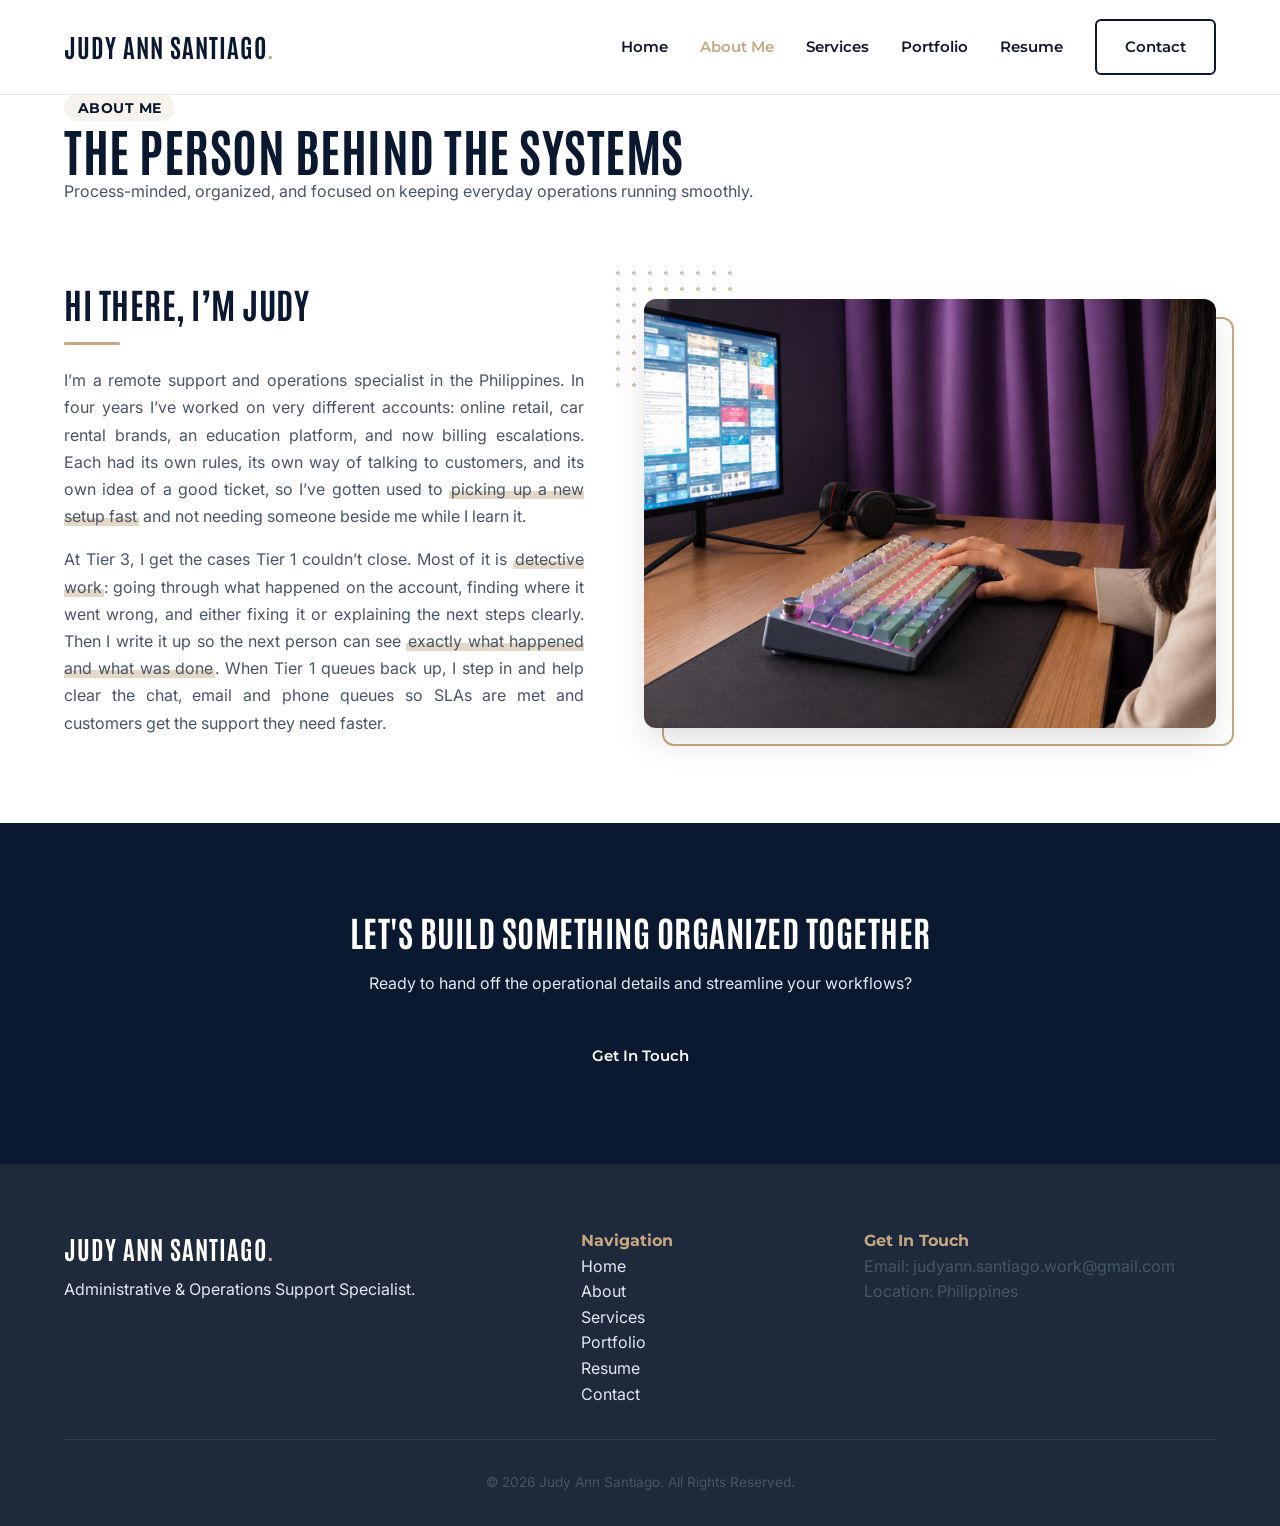
==== about.html @ 49c481ce "Update about.html" ====
<!DOCTYPE html>
<html lang="en">
<head>
    <meta charset="UTF-8">
    <meta name="viewport" content="width=device-width, initial-scale=1.0">
    <title>About Me | Judy Ann Santiago</title>
    <meta name="description" content="Learn more about Judy Ann Santiago, Operations Support Specialist & Administrative VA.">
    <script>document.documentElement.classList.add('js');</script>

    <!-- Google Fonts -->
    <link rel="preconnect" href="https://fonts.googleapis.com">
    <link rel="preconnect" href="https://fonts.gstatic.com" crossorigin>
    <link href="https://fonts.googleapis.com/css2?family=Inter:wght@300;400;500;600;700&family=Playfair+Display:wght@600;700&display=swap" rel="stylesheet">

    <!-- Stylesheets -->
    <link rel="stylesheet" href="css/main.css">
    <link rel="stylesheet" href="css/components.css">
    <link rel="stylesheet" href="css/responsive.css">

    <style>
        /* ===== About page design ===== */

        /* Gold reading-progress bar at the top of the screen */
        .ab-progress {
            position: fixed;
            top: 0;
            left: 0;
            height: 3px;
            width: 0;
            background: var(--accent-gold);
            z-index: 1100;
        }

        /* Main section */
        .ab-main { padding: 70px 0; }
        .ab-grid {
            display: grid;
            grid-template-columns: 1fr 1.1fr;
            gap: 60px;
            align-items: center;
        }

        .ab-text h2 {
            position: relative;
            margin-bottom: 22px;
            padding-bottom: 14px;
        }
        .ab-text h2::after {
            content: "";
            position: absolute;
            left: 0;
            bottom: 0;
            width: 56px;
            height: 3px;
            background: var(--accent-gold);
            border-radius: 3px;
        }
        .ab-text p {
            text-align: justify;
            text-justify: inter-word;
            line-height: 1.7;
            margin-bottom: 16px;
        }

        /* Highlighter marks that draw themselves in */
        .ab-mark {
            color: inherit;
            padding: 0 2px;
            background: linear-gradient(transparent 58%, rgba(197, 168, 128, 0.45) 58%) no-repeat 0 0 / 100% 100%;
            transition: background-size 0.9s ease 0.5s;
        }
        .js .ab-reveal:not(.is-visible) .ab-mark { background-size: 0% 100%; }

        /* Photo with gold frame and dot pattern */
        .ab-photo { position: relative; align-self: center; }
        .ab-photo::before {
            content: "";
            position: absolute;
            inset: 18px -18px -18px 18px;
            border: 2px solid var(--accent-gold);
            border-radius: 12px;
            z-index: 0;
            transition: transform 0.4s ease;
        }
        .ab-photo::after {
            content: "";
            position: absolute;
            top: -34px;
            left: -34px;
            width: 130px;
            height: 130px;
            background: radial-gradient(var(--accent-gold) 2px, transparent 2px) 0 0 / 16px 16px;
            opacity: 0.7;
            z-index: 0;
        }
        .ab-photo img {
            position: relative;
            z-index: 1;
            display: block;
            width: 100%;
            height: auto;
            border-radius: 12px;
            box-shadow: 0 15px 35px -5px rgba(0, 0, 0, 0.15);
            transition: transform 0.4s ease, box-shadow 0.4s ease;
        }
        .ab-photo:hover img {
            transform: translateY(-5px);
            box-shadow: 0 22px 45px -8px rgba(0, 0, 0, 0.2);
        }
        .ab-photo:hover::before { transform: translate(-6px, -6px); }

        /* Fade in on scroll (only when JavaScript is running) */
        .js .ab-reveal {
            opacity: 0;
            transform: translateY(22px);
            transition: opacity 0.7s ease, transform 0.7s ease;
            transition-delay: var(--d, 0s);
        }
        .js .ab-reveal.ab-from-right { transform: translateX(32px); }
        .js .ab-reveal.is-visible { opacity: 1; transform: none; }

        @media (prefers-reduced-motion: reduce) {
            .js .ab-reveal { opacity: 1; transform: none; transition: none; }
            .ab-mark { transition: none; }
            .ab-photo img, .ab-photo::before { transition: none; }
            .ab-photo:hover img, .ab-photo:hover::before { transform: none; }
        }

        @media screen and (max-width: 768px) {
            .ab-main { padding: 50px 0; }
            .ab-grid { grid-template-columns: 1fr; gap: 3rem; }
            .ab-text p { text-align: left; }
            .ab-photo::before { inset: 10px -8px -10px 8px; }
            .ab-photo::after { top: -20px; left: -12px; width: 90px; height: 90px; }
        }
    </style>
</head>
<body>

    <div class="ab-progress" id="abProgress"></div>

    <!-- Header / Navigation -->
    <header class="site-header">
        <div class="container nav-container">
            <a href="index.html" class="logo">
                JUDY ANN SANTIAGO<span>.</span>
            </a>
            <button class="nav-toggle" id="navToggle" aria-label="Toggle Navigation">
                <span class="hamburger"></span>
            </button>
            <nav class="nav-menu" id="navMenu">
                <ul>
                    <li><a href="index.html">Home</a></li>
                    <li><a href="about.html" class="active">About Me</a></li>
                    <li><a href="services.html">Services</a></li>
                    <li><a href="portfolio.html">Portfolio</a></li>
                    <li><a href="resume.html">Resume</a></li>
                    <li><a href="contact.html" class="btn btn-outline">Contact</a></li>
                </ul>
            </nav>
        </div>
    </header>

    <!-- Page Header / Hero -->
    <section class="page-header">
        <div class="container">
            <span class="badge">About Me</span>
            <h1>The Person Behind the Systems</h1>
            <p class="subtitle">Process-minded, organized, and focused on keeping everyday operations running smoothly.</p>
        </div>
    </section>

    <!-- About Main Content Section -->
    <section class="ab-main">
        <div class="container ab-grid">

            <div class="ab-text ab-reveal">
                <h2>Hi there, I’m Judy</h2>
                <p>
                    I’m a remote support and operations specialist in the Philippines. In four years I’ve worked on very different accounts: online retail, car rental brands, an education platform, and now billing escalations. Each had its own rules, its own way of talking to customers, and its own idea of a good ticket, so I’ve gotten used to <mark class="ab-mark">picking up a new setup fast</mark> and not needing someone beside me while I learn it.
                </p>
                <p>
                    At Tier 3, I get the cases Tier 1 couldn’t close. Most of it is <mark class="ab-mark">detective work</mark>: going through what happened on the account, finding where it went wrong, and either fixing it or explaining the next steps clearly. Then I write it up so the next person can see <mark class="ab-mark">exactly what happened and what was done</mark>. When Tier 1 queues back up, I step in and help clear the chat, email and phone queues so SLAs are met and customers get the support they need faster.
                </p>
            </div>

            <div class="ab-photo ab-reveal ab-from-right" style="--d: 0.15s;">
                <img src="./assets/images/hero-workspace.png" alt="Judy Ann Santiago Workspace">
            </div>

        </div>
    </section>

    <!-- Contact Banner CTA -->
    <section class="cta-banner">
        <div class="container text-center">
            <h2>Let's Build Something Organized Together</h2>
            <p>Ready to hand off the operational details and streamline your workflows?</p>
            <a href="contact.html" class="btn btn-primary btn-large">Get In Touch</a>
        </div>
    </section>

    <!-- Footer -->
    <footer class="site-footer">
        <div class="container footer-content">
            <div class="footer-brand">
                <a href="index.html" class="logo">JUDY ANN SANTIAGO<span>.</span></a>
                <p>Administrative & Operations Support Specialist.</p>
            </div>
            <div class="footer-links">
                <h4>Navigation</h4>
                <ul>
                    <li><a href="index.html">Home</a></li>
                    <li><a href="about.html">About</a></li>
                    <li><a href="services.html">Services</a></li>
                    <li><a href="portfolio.html">Portfolio</a></li>
                    <li><a href="resume.html">Resume</a></li>
                    <li><a href="contact.html">Contact</a></li>
                </ul>
            </div>
            <div class="footer-contact">
                <h4>Get In Touch</h4>
                <p>Email: judyann.santiago.work@gmail.com</p>
                <p>Location: Philippines</p>
            </div>
        </div>
        <div class="footer-bottom text-center">
            <p>&copy; 2026 Judy Ann Santiago. All Rights Reserved.</p>
        </div>
    </footer>

    <script>
        (function () {
            // Reading-progress bar
            var bar = document.getElementById('abProgress');
            function onScroll() {
                var h = document.documentElement;
                var max = h.scrollHeight - h.clientHeight;
                bar.style.width = (max > 0 ? (h.scrollTop / max) * 100 : 0) + '%';
            }
            window.addEventListener('scroll', onScroll, { passive: true });
            onScroll();

            // Fade elements in as they scroll into view
            var els = document.querySelectorAll('.ab-reveal');
            if (!('IntersectionObserver' in window)) {
                els.forEach(function (el) { el.classList.add('is-visible'); });
                return;
            }
            var io = new IntersectionObserver(function (entries) {
                entries.forEach(function (entry) {
                    if (entry.isIntersecting) {
                        entry.target.classList.add('is-visible');
                        io.unobserve(entry.target);
                    }
                });
            }, { threshold: 0.15 });
            els.forEach(function (el) { io.observe(el); });
        })();
    </script>
    <script src="js/main.js"></script>
</body>
</html>
---- css/main.css ----
/* ==========================================================================
   GOOGLE FONTS IMPORT
   ========================================================================== */
@import url('https://fonts.googleapis.com/css2?family=Antonio:wght@600;700&family=Montserrat:wght@500;600;700;800&family=Inter:wght@300;400;500;600&display=swap');

/* ==========================================================================
   CSS VARIABLES & GLOBAL RESETS
   ========================================================================== */
:root {
    /* Color Palette */
    --primary-navy: #0A192F;
    --navy-light: #1E293B;
    --accent-gold: #C5A880;
    --accent-gold-hover: #B3956B;
    --bg-white: #FFFFFF;
    --bg-surface: #F8FAFC;
    --border-color: #E2E8F0;
    
    /* Typography */
    --text-primary: #0F172A;
    --text-muted: #475569;
    --text-light: #F8FAFC;
    --font-heading: 'Antonio', sans-serif;
    --font-subheading: 'Montserrat', sans-serif;
    --font-body: 'Inter', -apple-system, BlinkMacSystemFont, sans-serif;

    /* Layout Spacing */
    --container-max: 1200px;
    --transition-fast: 0.25s ease;
}

*, *::before, *::after {
    margin: 0;
    padding: 0;
    box-sizing: border-box;
}

html, body {
    max-width: 100%;
    overflow-x: hidden;
}

body {
    font-family: var(--font-body);
    color: var(--text-primary);
    background-color: var(--bg-white);
    line-height: 1.6;
    -webkit-font-smoothing: antialiased;
}

.container {
    width: 90%;
    max-width: var(--container-max);
    margin: 0 auto;
}

/* Typography Helpers */
h1, h2, h3, h4 {
    color: var(--primary-navy);
    font-weight: 700;
}

h1 {
    font-family: var(--font-heading);
    font-size: 3.2rem;
    line-height: 1.15;
    text-transform: uppercase;
    letter-spacing: 0.5px;
}

h2 {
    font-family: var(--font-heading);
    font-size: 2.2rem;
    margin-bottom: 0.75rem;
    text-transform: uppercase;
    letter-spacing: 0.5px;
}

h3, h4 {
    font-family: var(--font-subheading);
}

p {
    color: var(--text-muted);
}

.text-center { text-align: center; }

/* Buttons */
.btn {
    display: inline-block;
    padding: 0.85rem 1.75rem;
    border-radius: 6px;
    font-family: var(--font-subheading);
    font-weight: 600;
    text-decoration: none;
    transition: all var(--transition-fast);
    cursor: pointer;
    font-size: 0.95rem;
}

.btn-primary {
    background-color: var(--primary-navy);
    color: var(--bg-white);
    border: 2px solid var(--primary-navy);
}

.btn-primary:hover {
    background-color: var(--navy-light);
    border-color: var(--navy-light);
}

.btn-secondary {
    background-color: var(--accent-gold);
    color: var(--primary-navy);
    border: 2px solid var(--accent-gold);
}

.btn-secondary:hover {
    background-color: var(--accent-gold-hover);
}

.btn-outline {
    border: 2px solid var(--primary-navy);
    color: var(--primary-navy);
}

.btn-outline:hover {
    background-color: var(--primary-navy);
    color: var(--bg-white);
}

/* Navigation */
.site-header {
    background: var(--bg-white);
    border-bottom: 1px solid var(--border-color);
    position: sticky;
    top: 0;
    z-index: 1000;
}

.nav-container {
    display: flex;
    justify-content: space-between;
    align-items: center;
    padding: 1.2rem 0;
}

.logo {
    font-family: var(--font-heading);
    font-size: 1.6rem;
    font-weight: 700;
    color: var(--primary-navy);
    text-decoration: none;
    letter-spacing: 1px;
}

.logo span { color: var(--accent-gold); }

.nav-menu ul {
    display: flex;
    list-style: none;
    gap: 2rem;
    align-items: center;
}

.nav-menu a {
    text-decoration: none;
    color: var(--text-primary);
    font-family: var(--font-subheading);
    font-weight: 600;
    font-size: 0.95rem;
    transition: color var(--transition-fast);
}

.nav-menu a:hover, .nav-menu a.active {
    color: var(--accent-gold);
}

.nav-toggle { display: none; background: none; border: none; cursor: pointer; }

/* Hero Section */
.hero {
    padding: 5rem 0;
    background-color: var(--bg-surface);
}

.hero-grid {
    display: grid;
    grid-template-columns: 1.2fr 0.8fr;
    gap: 3rem;
    align-items: center;
}

.badge {
    background-color: rgba(197, 168, 128, 0.15);
    color: var(--primary-navy);
    padding: 0.35rem 0.85rem;
    border-radius: 20px;
    font-family: var(--font-subheading);
    font-size: 0.85rem;
    font-weight: 700;
    text-transform: uppercase;
    letter-spacing: 0.5px;
}

.highlight { color: var(--accent-gold); }

.hero-subtitle {
    font-size: 1.15rem;
    margin: 1.5rem 0 2rem 0;
}

.hero-cta {
    display: flex;
    gap: 1rem;
    margin-bottom: 3rem;
}

.hero-stats {
    display: flex;
    gap: 3rem;
    border-top: 1px solid var(--border-color);
    padding-top: 1.5rem;
}

.stat-number {
    display: block;
    font-family: var(--font-heading);
    font-size: 2rem;
    font-weight: 700;
    color: var(--primary-navy);
}

.stat-label {
    font-family: var(--font-subheading);
    font-size: 0.85rem;
    color: var(--text-muted);
}

.image-frame img {
    width: 100%;
    border-radius: 12px;
    box-shadow: 0 20px 40px rgba(0,0,0,0.08);
}

/* Framework / Steps */
.framework-section { padding: 5rem 0; }

.framework-steps {
    display: grid;
    grid-template-columns: repeat(auto-fit, minmax(220px, 1fr));
    gap: 1.5rem;
    margin-top: 3rem;
}

.step-card {
    background: var(--bg-surface);
    padding: 2rem;
    border-radius: 8px;
    border: 1px solid var(--border-color);
    position: relative;
}

.step-num {
    font-family: var(--font-heading);
    font-size: 1.8rem;
    font-weight: 700;
    color: var(--accent-gold);
    margin-bottom: 0.5rem;
}

/* Services Overview */
.services-overview {
    padding: 5rem 0;
    background: var(--bg-white);
}

.section-header-flex {
    display: flex;
    justify-content: space-between;
    align-items: flex-end;
    margin-bottom: 3rem;
}

.services-grid, .industries-grid {
    display: grid;
    grid-template-columns: repeat(auto-fit, minmax(250px, 1fr));
    gap: 2rem;
}

.service-box, .industry-card {
    padding: 2rem;
    border: 1px solid var(--border-color);
    border-radius: 8px;
    transition: transform var(--transition-fast);
    background: var(--bg-white);
}

.service-box:hover, .industry-card:hover {
    transform: translateY(-5px);
    box-shadow: 0 10px 25px rgba(0,0,0,0.05);
}

/* Custom Icon Formatting */
.service-icon img, .industry-card img {
    width: 48px;
    height: 48px;
    object-fit: contain;
    margin-bottom: 1rem;
    display: block;
}

/* Featured Case Studies */
.featured-work {
    padding: 5rem 0;
    background: var(--bg-surface);
}

.case-study-list {
    display: grid;
    grid-template-columns: repeat(auto-fit, minmax(300px, 1fr));
    gap: 2rem;
    margin-top: 2.5rem;
}

.case-study-card {
    background: var(--bg-white);
    border: 1px solid var(--border-color);
    border-radius: 8px;
    padding: 2rem;
}

.case-tag {
    font-family: var(--font-subheading);
    font-size: 0.75rem;
    font-weight: 700;
    text-transform: uppercase;
    color: var(--accent-gold);
}

.case-metrics {
    margin: 1.5rem 0;
    padding: 1rem;
    background: var(--bg-surface);
    border-radius: 6px;
    font-size: 0.85rem;
}

/* ==========================================================================
   REMOTE WORK SETUP
   ========================================================================== */
.remote-setup {
    padding: 5rem 0;
    background: var(--bg-white);
}

.setup-grid {
    display: grid;
    grid-template-columns: repeat(auto-fit, minmax(200px, 1fr));
    gap: 1.25rem;
    margin-top: 3rem;
}

.setup-card {
    background: var(--bg-surface);
    border: 1px solid var(--border-color);
    border-radius: 12px;
    padding: 2rem 1.25rem;
    text-align: center;
    transition: border-color var(--transition-fast),
                box-shadow var(--transition-fast),
                transform var(--transition-fast),
                background var(--transition-fast);
}

.setup-card:hover {
    background: var(--bg-white);
    border-color: var(--accent-gold);
    box-shadow: 0 0 18px rgba(197, 168, 128, 0.35);
    transform: translateY(-3px);
}

.setup-icon {
    width: 48px;
    height: 48px;
    object-fit: contain;
    margin: 0 auto 1rem;
    display: block;
}

.setup-card h3 {
    font-size: 1.05rem;
    margin-bottom: 0.4rem;
}

.setup-card p {
    font-size: 0.9rem;
}

/* CTA Banner */
.cta-banner {
    background: var(--primary-navy);
    color: var(--bg-white);
    padding: 5rem 0;
}

.cta-banner h2 { color: var(--bg-white); }
.cta-banner p { color: var(--border-color); margin-bottom: 2rem; }

/* Footer */
.site-footer {
    background: var(--navy-light);
    color: var(--bg-white);
    padding: 4rem 0 2rem 0;
}

.footer-content {
    display: grid;
    grid-template-columns: 2fr 1fr 1.5fr;
    gap: 3rem;
    padding-bottom: 2rem;
    border-bottom: 1px solid rgba(255,255,255,0.1);
}

.footer-brand .logo {
    color: var(--bg-white) !important;
}

.footer-brand .logo span {
    color: var(--accent-gold) !important;
}

.footer-brand p {
    color: var(--border-color) !important;
    margin-top: 0.5rem;
}

.footer-links h4, .footer-contact h4 {
    font-family: var(--font-subheading);
    color: var(--accent-gold);
}

.footer-links ul { list-style: none; }
.footer-links a { color: var(--border-color); text-decoration: none; }
.footer-bottom { margin-top: 2rem; font-size: 0.85rem; color: #94A3B8; text-align: center; }


/* ==========================================================================
   RESPONSIVE MEDIA QUERIES (MOBILE & TABLET AUTO-ADJUST)
   ========================================================================== */
@media screen and (max-width: 768px) {
    .container {
        padding-left: 15px !important;
        padding-right: 15px !important;
    }

    h1 {
        font-size: 2.3rem !important;
    }

    h2 {
        font-size: 1.8rem !important;
    }

    .hero-grid {
        grid-template-columns: 1fr !important;
        gap: 2rem;
    }

    .hero-cta {
        flex-direction: column !important;
        width: 100%;
    }

    .hero-cta .btn {
        width: 100%;
        text-align: center;
    }

    .hero-stats {
        flex-direction: column !important;
        gap: 1.5rem !important;
    }

    .industries-grid,
    .services-grid,
    .framework-steps,
    .case-study-list {
        grid-template-columns: 1fr !important;
    }

    .footer-content {
        grid-template-columns: 1fr !important;
        gap: 2rem;
        text-align: center;
    }

    /* Mobile Navigation Menu Toggle Adjustments */
    .nav-menu {
        display: none; /* Handled by main.js toggle script */
    }
}
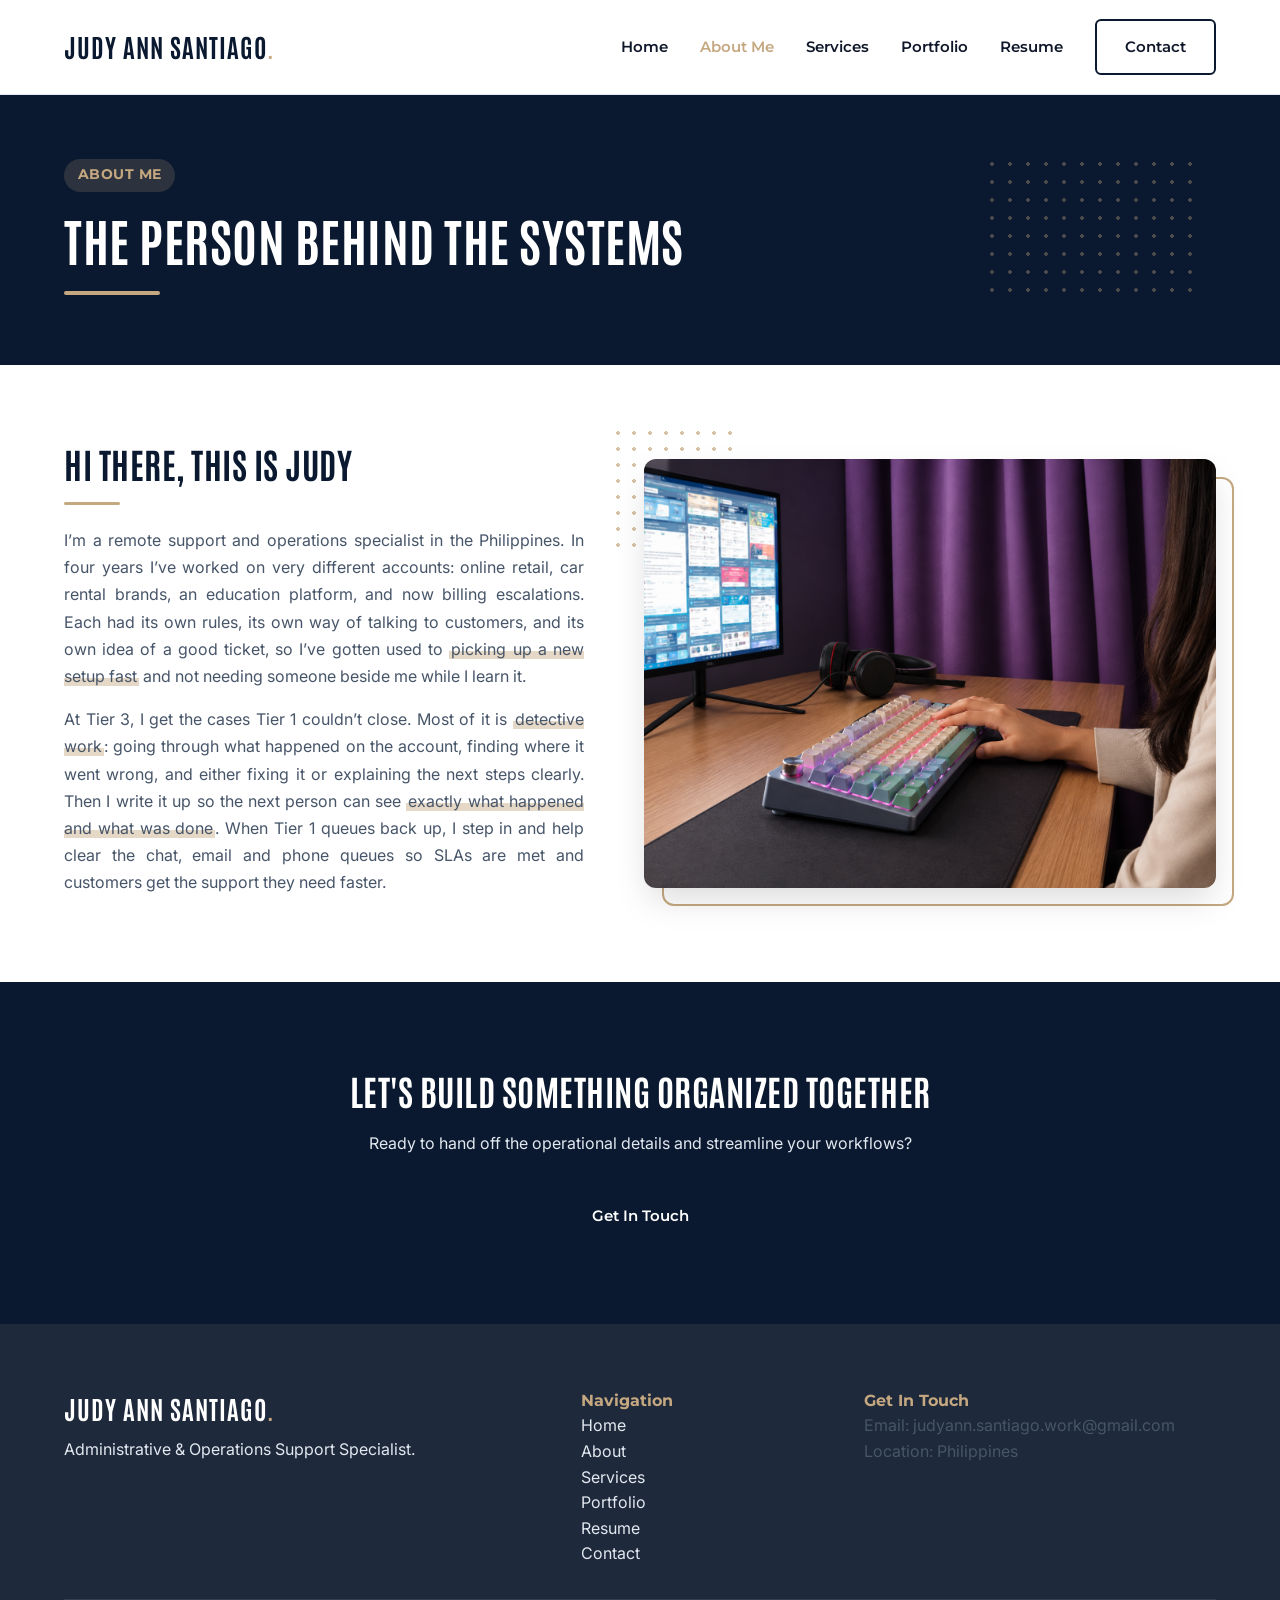
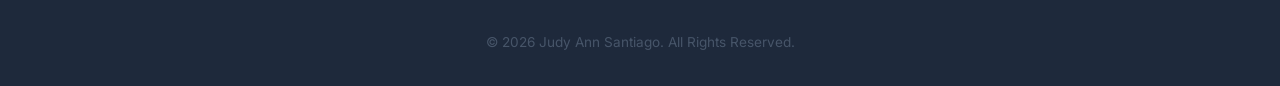
==== commit ea07aa0d: "Update about.html" ====
--- a/about.html
+++ b/about.html
@@ -29,6 +29,45 @@
             width: 0;
             background: var(--accent-gold);
             z-index: 1100;
+        }
+
+        /* Navy page header */
+        .ab-hero {
+            position: relative;
+            overflow: hidden;
+            background: var(--primary-navy);
+            padding: 64px 0 70px;
+        }
+        .ab-hero .container { position: relative; z-index: 1; }
+        .ab-hero h1 { color: var(--bg-white); }
+        .ab-hero .badge {
+            display: inline-block;
+            margin-bottom: 18px;
+            background: rgba(197, 168, 128, 0.18);
+            color: var(--accent-gold);
+        }
+        .ab-hero-line {
+            width: 0;
+            height: 4px;
+            margin-top: 22px;
+            background: var(--accent-gold);
+            border-radius: 4px;
+            animation: ab-draw 1s ease 0.4s forwards;
+        }
+        @keyframes ab-draw { to { width: 96px; } }
+
+        /* Faint gold dots on the right side of the header */
+        .ab-hero::after {
+            content: "";
+            position: absolute;
+            right: 6%;
+            top: 50%;
+            width: 220px;
+            height: 150px;
+            transform: translateY(-50%);
+            background: radial-gradient(var(--accent-gold) 2px, transparent 2px) 0 0 / 18px 18px;
+            opacity: 0.35;
+            pointer-events: none;
         }
 
         /* Main section */
@@ -120,6 +159,7 @@
         .js .ab-reveal.is-visible { opacity: 1; transform: none; }
 
         @media (prefers-reduced-motion: reduce) {
+            .ab-hero-line { animation: none; width: 96px; }
             .js .ab-reveal { opacity: 1; transform: none; transition: none; }
             .ab-mark { transition: none; }
             .ab-photo img, .ab-photo::before { transition: none; }
@@ -127,6 +167,8 @@
         }
 
         @media screen and (max-width: 768px) {
+            .ab-hero { padding: 48px 0 52px; }
+            .ab-hero::after { display: none; }
             .ab-main { padding: 50px 0; }
             .ab-grid { grid-template-columns: 1fr; gap: 3rem; }
             .ab-text p { text-align: left; }
@@ -162,11 +204,11 @@
     </header>
 
     <!-- Page Header / Hero -->
-    <section class="page-header">
+    <section class="page-header ab-hero">
         <div class="container">
             <span class="badge">About Me</span>
             <h1>The Person Behind the Systems</h1>
-            <p class="subtitle">Process-minded, organized, and focused on keeping everyday operations running smoothly.</p>
+            <div class="ab-hero-line"></div>
         </div>
     </section>
 
@@ -175,7 +217,7 @@
         <div class="container ab-grid">
 
             <div class="ab-text ab-reveal">
-                <h2>Hi there, I’m Judy</h2>
+                <h2>Hi there, this is Judy</h2>
                 <p>
                     I’m a remote support and operations specialist in the Philippines. In four years I’ve worked on very different accounts: online retail, car rental brands, an education platform, and now billing escalations. Each had its own rules, its own way of talking to customers, and its own idea of a good ticket, so I’ve gotten used to <mark class="ab-mark">picking up a new setup fast</mark> and not needing someone beside me while I learn it.
                 </p>
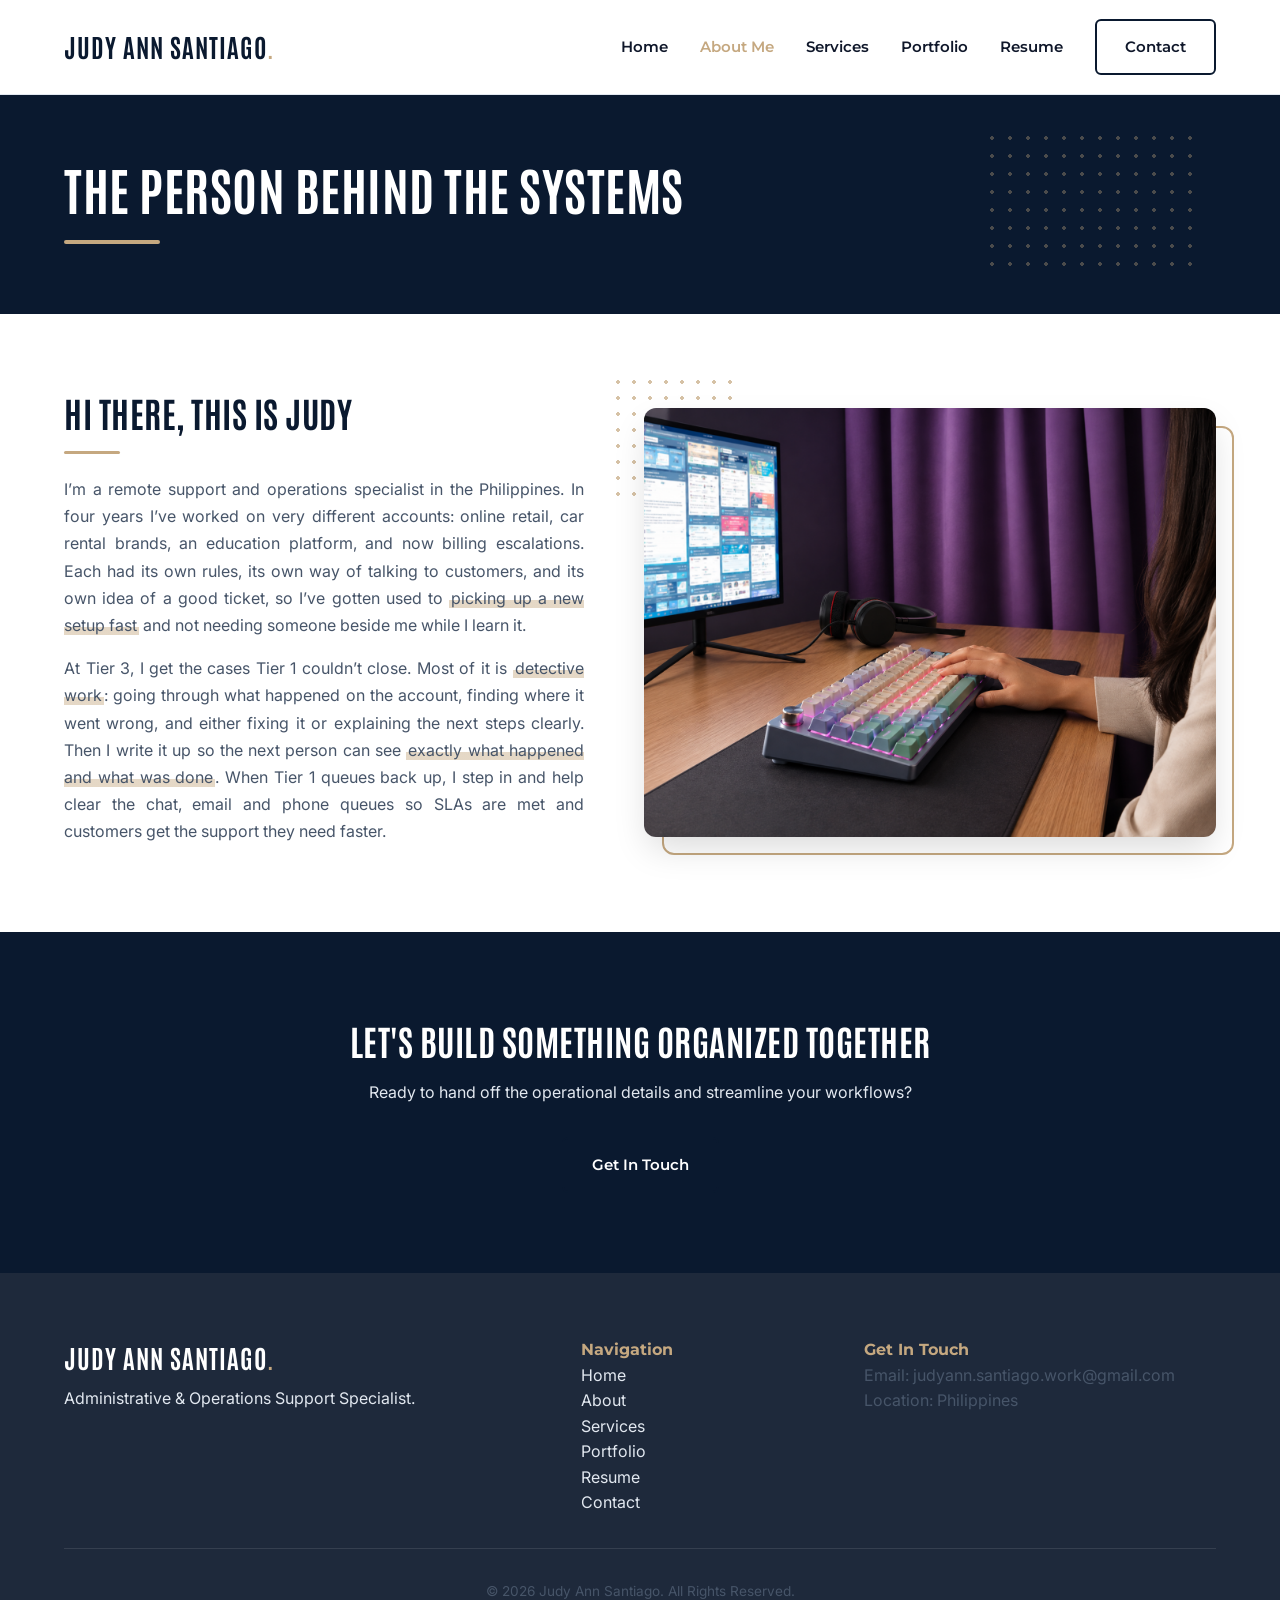
==== commit 5e4520e6: "Update about.html" ====
--- a/about.html
+++ b/about.html
@@ -40,12 +40,6 @@
         }
         .ab-hero .container { position: relative; z-index: 1; }
         .ab-hero h1 { color: var(--bg-white); }
-        .ab-hero .badge {
-            display: inline-block;
-            margin-bottom: 18px;
-            background: rgba(197, 168, 128, 0.18);
-            color: var(--accent-gold);
-        }
         .ab-hero-line {
             width: 0;
             height: 4px;
@@ -206,7 +200,6 @@
     <!-- Page Header / Hero -->
     <section class="page-header ab-hero">
         <div class="container">
-            <span class="badge">About Me</span>
             <h1>The Person Behind the Systems</h1>
             <div class="ab-hero-line"></div>
         </div>
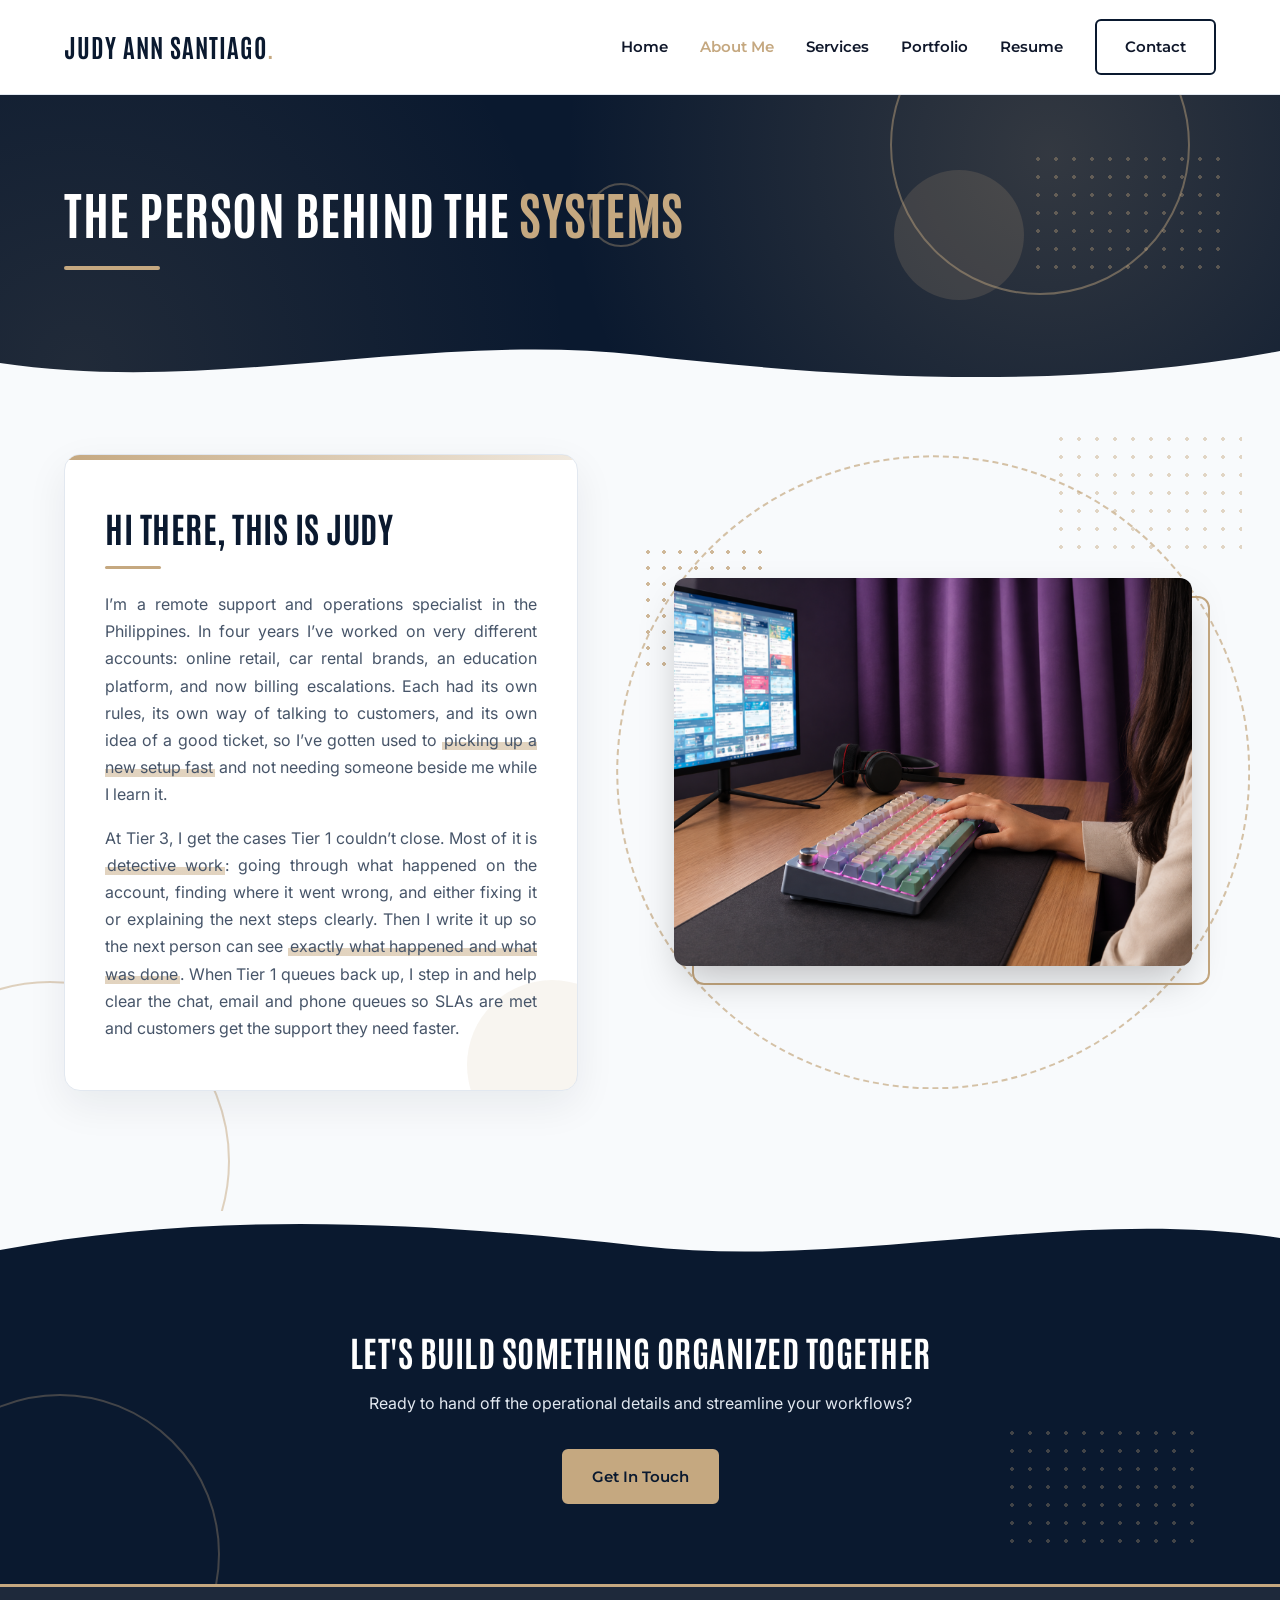
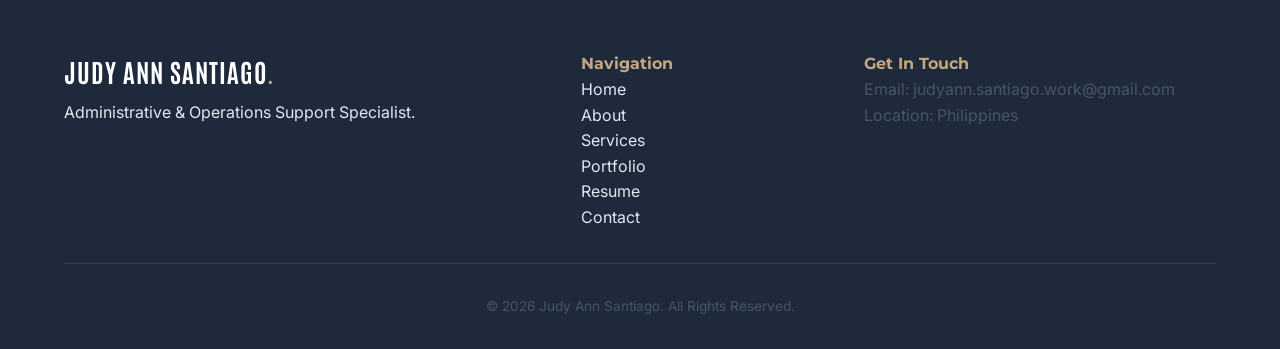
==== commit c5c617ff: "Update about.html" ====
--- a/about.html
+++ b/about.html
@@ -20,7 +20,7 @@
     <style>
         /* ===== About page design ===== */
 
-        /* Gold reading-progress bar at the top of the screen */
+        /* Gold reading-progress bar */
         .ab-progress {
             position: fixed;
             top: 0;
@@ -31,54 +31,171 @@
             z-index: 1100;
         }
 
-        /* Navy page header */
+        /* ---------- Hero (navy) ---------- */
         .ab-hero {
             position: relative;
             overflow: hidden;
             background: var(--primary-navy);
-            padding: 64px 0 70px;
-        }
-        .ab-hero .container { position: relative; z-index: 1; }
+            padding: 5.5rem 0 7.5rem;
+        }
+        .ab-hero::before {
+            content: "";
+            position: absolute;
+            inset: 0;
+            background:
+                radial-gradient(circle at 82% 20%, rgba(197, 168, 128, 0.22), transparent 45%),
+                radial-gradient(circle at 6% 92%, rgba(197, 168, 128, 0.12), transparent 40%);
+            pointer-events: none;
+        }
+        .ab-hero .container { position: relative; z-index: 2; }
         .ab-hero h1 { color: var(--bg-white); }
+        .ab-gold { color: var(--accent-gold); }
         .ab-hero-line {
             width: 0;
             height: 4px;
-            margin-top: 22px;
+            margin-top: 24px;
             background: var(--accent-gold);
             border-radius: 4px;
-            animation: ab-draw 1s ease 0.4s forwards;
+            animation: ab-draw 1s ease 0.5s forwards;
         }
         @keyframes ab-draw { to { width: 96px; } }
 
-        /* Faint gold dots on the right side of the header */
-        .ab-hero::after {
-            content: "";
-            position: absolute;
-            right: 6%;
-            top: 50%;
-            width: 220px;
-            height: 150px;
-            transform: translateY(-50%);
+        .ab-shape { position: absolute; pointer-events: none; z-index: 1; }
+        .ab-shape.s1 {
+            width: 300px;
+            height: 300px;
+            top: -100px;
+            right: 7%;
+            border-radius: 50%;
+            border: 2px solid rgba(197, 168, 128, 0.45);
+            animation: ab-float 9s ease-in-out infinite;
+        }
+        .ab-shape.s2 {
+            width: 130px;
+            height: 130px;
+            bottom: 90px;
+            right: 20%;
+            border-radius: 50%;
+            background: rgba(197, 168, 128, 0.16);
+            animation: ab-float 11s ease-in-out infinite reverse;
+        }
+        .ab-shape.s3 {
+            width: 200px;
+            height: 130px;
+            right: 4%;
+            bottom: 110px;
             background: radial-gradient(var(--accent-gold) 2px, transparent 2px) 0 0 / 18px 18px;
             opacity: 0.35;
-            pointer-events: none;
-        }
-
-        /* Main section */
-        .ab-main { padding: 70px 0; }
+        }
+        .ab-shape.s4 {
+            width: 64px;
+            height: 64px;
+            top: 30%;
+            left: 46%;
+            border-radius: 50%;
+            border: 2px solid rgba(197, 168, 128, 0.35);
+            animation: ab-float 7s ease-in-out infinite;
+        }
+        @keyframes ab-float {
+            0%, 100% { transform: translateY(0); }
+            50% { transform: translateY(16px); }
+        }
+
+        .ab-wave {
+            position: absolute;
+            left: 0;
+            right: 0;
+            bottom: -1px;
+            line-height: 0;
+            z-index: 1;
+        }
+        .ab-wave svg { display: block; width: 100%; height: 60px; }
+
+        .ab-in {
+            opacity: 0;
+            transform: translateY(20px);
+            animation: ab-up 0.8s ease forwards;
+            animation-delay: var(--d, 0s);
+        }
+        @keyframes ab-up { to { opacity: 1; transform: none; } }
+
+        /* ---------- Main ---------- */
+        .ab-main {
+            position: relative;
+            overflow: hidden;
+            padding: 4rem 0 7.5rem;
+            background: var(--bg-surface);
+        }
+        .ab-main::before {
+            content: "";
+            position: absolute;
+            left: -130px;
+            bottom: -130px;
+            width: 360px;
+            height: 360px;
+            border-radius: 50%;
+            border: 2px solid rgba(197, 168, 128, 0.5);
+            pointer-events: none;
+        }
+        .ab-main::after {
+            content: "";
+            position: absolute;
+            right: 3%;
+            top: 40px;
+            width: 190px;
+            height: 130px;
+            background: radial-gradient(var(--accent-gold) 2px, transparent 2px) 0 0 / 18px 18px;
+            opacity: 0.45;
+            pointer-events: none;
+        }
         .ab-grid {
+            position: relative;
+            z-index: 1;
             display: grid;
             grid-template-columns: 1fr 1.1fr;
-            gap: 60px;
+            gap: 4.5rem;
             align-items: center;
         }
 
-        .ab-text h2 {
+        /* Bio card */
+        .ab-card {
+            position: relative;
+            overflow: hidden;
+            padding: 2.75rem 2.5rem 2rem;
+            background: var(--bg-white);
+            border: 1px solid var(--border-color);
+            border-radius: 16px;
+            box-shadow: 0 14px 40px rgba(10, 25, 47, 0.07);
+            transition: box-shadow var(--transition-fast);
+        }
+        .ab-card:hover { box-shadow: 0 20px 50px rgba(10, 25, 47, 0.12); }
+        .ab-card::before {
+            content: "";
+            position: absolute;
+            top: 0;
+            left: 0;
+            width: 100%;
+            height: 5px;
+            background: linear-gradient(90deg, var(--accent-gold), rgba(197, 168, 128, 0.25));
+        }
+        .ab-card::after {
+            content: "";
+            position: absolute;
+            right: -60px;
+            bottom: -60px;
+            width: 170px;
+            height: 170px;
+            border-radius: 50%;
+            background: rgba(197, 168, 128, 0.12);
+            pointer-events: none;
+        }
+        .ab-card > * { position: relative; z-index: 1; }
+        .ab-card h2 {
             position: relative;
             margin-bottom: 22px;
             padding-bottom: 14px;
         }
-        .ab-text h2::after {
+        .ab-card h2::after {
             content: "";
             position: absolute;
             left: 0;
@@ -88,7 +205,7 @@
             background: var(--accent-gold);
             border-radius: 3px;
         }
-        .ab-text p {
+        .ab-card p {
             text-align: justify;
             text-justify: inter-word;
             line-height: 1.7;
@@ -99,23 +216,42 @@
         .ab-mark {
             color: inherit;
             padding: 0 2px;
-            background: linear-gradient(transparent 58%, rgba(197, 168, 128, 0.45) 58%) no-repeat 0 0 / 100% 100%;
-            transition: background-size 0.9s ease 0.5s;
+            background: linear-gradient(transparent 58%, rgba(197, 168, 128, 0.5) 58%) no-repeat 0 0 / 100% 100%;
+            transition: background-size 0.9s ease 0.6s;
         }
         .js .ab-reveal:not(.is-visible) .ab-mark { background-size: 0% 100%; }
 
-        /* Photo with gold frame and dot pattern */
-        .ab-photo { position: relative; align-self: center; }
-        .ab-photo::before {
+        /* Photo */
+        .ab-photo {
+            position: relative;
+            align-self: center;
+            padding: 1.5rem;
+        }
+        /* slowly turning dashed ring */
+        .ab-ring {
+            position: absolute;
+            top: 50%;
+            left: 50%;
+            width: 112%;
+            aspect-ratio: 1;
+            margin: 0;
+            border: 2px dashed rgba(197, 168, 128, 0.7);
+            border-radius: 50%;
+            transform: translate(-50%, -50%);
+            animation: ab-spin 50s linear infinite;
+            pointer-events: none;
+        }
+        @keyframes ab-spin { to { transform: translate(-50%, -50%) rotate(360deg); } }
+        .ab-photo-wrap { position: relative; z-index: 1; }
+        .ab-photo-wrap::before {
             content: "";
             position: absolute;
             inset: 18px -18px -18px 18px;
             border: 2px solid var(--accent-gold);
             border-radius: 12px;
-            z-index: 0;
             transition: transform 0.4s ease;
         }
-        .ab-photo::after {
+        .ab-photo-wrap::after {
             content: "";
             position: absolute;
             top: -34px;
@@ -123,24 +259,73 @@
             width: 130px;
             height: 130px;
             background: radial-gradient(var(--accent-gold) 2px, transparent 2px) 0 0 / 16px 16px;
-            opacity: 0.7;
-            z-index: 0;
-        }
+            opacity: 0.8;
+        }
+        .ab-photo-wrap:hover::before { transform: translate(-6px, -6px); }
         .ab-photo img {
+            --ty: 0px;
             position: relative;
             z-index: 1;
             display: block;
             width: 100%;
             height: auto;
             border-radius: 12px;
-            box-shadow: 0 15px 35px -5px rgba(0, 0, 0, 0.15);
-            transition: transform 0.4s ease, box-shadow 0.4s ease;
-        }
-        .ab-photo:hover img {
-            transform: translateY(-5px);
-            box-shadow: 0 22px 45px -8px rgba(0, 0, 0, 0.2);
-        }
-        .ab-photo:hover::before { transform: translate(-6px, -6px); }
+            box-shadow: 0 18px 40px -8px rgba(0, 0, 0, 0.25);
+            transform: perspective(900px) translateY(var(--ty)) rotateX(var(--rx, 0deg)) rotateY(var(--ry, 0deg));
+            transition: transform 0.2s ease-out, box-shadow 0.4s ease;
+        }
+        .ab-photo-wrap:hover img {
+            --ty: -5px;
+            box-shadow: 0 26px 50px -10px rgba(0, 0, 0, 0.3);
+        }
+
+        /* ---------- CTA banner ---------- */
+        .cta-banner { position: relative; overflow: hidden; padding-top: 7rem; }
+        .ab-wave-top {
+            position: absolute;
+            top: -1px;
+            left: 0;
+            right: 0;
+            line-height: 0;
+            transform: rotate(180deg);
+        }
+        .ab-wave-top svg { display: block; width: 100%; height: 60px; }
+        .cta-banner::before {
+            content: "";
+            position: absolute;
+            bottom: -130px;
+            left: -100px;
+            width: 320px;
+            height: 320px;
+            border-radius: 50%;
+            border: 2px solid rgba(197, 168, 128, 0.3);
+            pointer-events: none;
+        }
+        .cta-banner::after {
+            content: "";
+            position: absolute;
+            right: 6%;
+            bottom: 30px;
+            width: 200px;
+            height: 130px;
+            background: radial-gradient(var(--accent-gold) 2px, transparent 2px) 0 0 / 18px 18px;
+            opacity: 0.3;
+            pointer-events: none;
+        }
+        .cta-banner .container { position: relative; z-index: 1; }
+        .cta-banner .btn-primary {
+            background: var(--accent-gold);
+            border-color: var(--accent-gold);
+            color: var(--primary-navy);
+        }
+        .cta-banner .btn-primary:hover {
+            background: var(--accent-gold-hover);
+            border-color: var(--accent-gold-hover);
+            transform: translateY(-2px);
+            box-shadow: 0 10px 24px rgba(197, 168, 128, 0.3);
+        }
+
+        .site-footer { border-top: 3px solid var(--accent-gold); }
 
         /* Fade in on scroll (only when JavaScript is running) */
         .js .ab-reveal {
@@ -153,21 +338,32 @@
         .js .ab-reveal.is-visible { opacity: 1; transform: none; }
 
         @media (prefers-reduced-motion: reduce) {
+            .ab-shape, .ab-ring { animation: none !important; }
+            .ab-in { opacity: 1; transform: none; animation: none; }
             .ab-hero-line { animation: none; width: 96px; }
             .js .ab-reveal { opacity: 1; transform: none; transition: none; }
             .ab-mark { transition: none; }
-            .ab-photo img, .ab-photo::before { transition: none; }
-            .ab-photo:hover img, .ab-photo:hover::before { transform: none; }
+            .ab-photo img, .ab-photo-wrap::before { transition: none; }
+            .ab-photo-wrap:hover img { --ty: 0px; }
+            .ab-photo-wrap:hover::before { transform: none; }
         }
 
         @media screen and (max-width: 768px) {
-            .ab-hero { padding: 48px 0 52px; }
-            .ab-hero::after { display: none; }
-            .ab-main { padding: 50px 0; }
-            .ab-grid { grid-template-columns: 1fr; gap: 3rem; }
-            .ab-text p { text-align: left; }
-            .ab-photo::before { inset: 10px -8px -10px 8px; }
-            .ab-photo::after { top: -20px; left: -12px; width: 90px; height: 90px; }
+            .ab-hero { padding: 4rem 0 5.5rem; }
+            .ab-shape.s1 { width: 200px; height: 200px; right: -60px; top: -70px; }
+            .ab-shape.s2, .ab-shape.s3, .ab-shape.s4 { display: none; }
+            .ab-wave svg, .ab-wave-top svg { height: 36px; }
+            .ab-main { padding: 2.5rem 0 5rem; }
+            .ab-main::after { display: none; }
+            .ab-grid { grid-template-columns: 1fr; gap: 2.5rem; }
+            .ab-card { padding: 2rem 1.5rem 1.25rem; }
+            .ab-card p { text-align: left; }
+            .ab-photo { padding: 1rem; }
+            .ab-ring { width: 104%; }
+            .ab-photo-wrap::before { inset: 10px -8px -10px 8px; }
+            .ab-photo-wrap::after { top: -20px; left: -12px; width: 90px; height: 90px; }
+            .cta-banner { padding-top: 5rem; }
+            .cta-banner::after { display: none; }
         }
     </style>
 </head>
@@ -199,9 +395,20 @@
 
     <!-- Page Header / Hero -->
     <section class="page-header ab-hero">
+        <span class="ab-shape s1" aria-hidden="true"></span>
+        <span class="ab-shape s2" aria-hidden="true"></span>
+        <span class="ab-shape s3" aria-hidden="true"></span>
+        <span class="ab-shape s4" aria-hidden="true"></span>
+
         <div class="container">
-            <h1>The Person Behind the Systems</h1>
+            <h1 class="ab-in" style="--d: 0.1s;">The Person Behind the <span class="ab-gold">Systems</span></h1>
             <div class="ab-hero-line"></div>
+        </div>
+
+        <div class="ab-wave" aria-hidden="true">
+            <svg viewBox="0 0 1440 60" preserveAspectRatio="none" xmlns="http://www.w3.org/2000/svg">
+                <path d="M0,32 C240,64 480,0 720,24 C960,48 1200,60 1440,20 L1440,60 L0,60 Z" fill="#F8FAFC"/>
+            </svg>
         </div>
     </section>
 
@@ -209,7 +416,7 @@
     <section class="ab-main">
         <div class="container ab-grid">
 
-            <div class="ab-text ab-reveal">
+            <div class="ab-card ab-reveal">
                 <h2>Hi there, this is Judy</h2>
                 <p>
                     I’m a remote support and operations specialist in the Philippines. In four years I’ve worked on very different accounts: online retail, car rental brands, an education platform, and now billing escalations. Each had its own rules, its own way of talking to customers, and its own idea of a good ticket, so I’ve gotten used to <mark class="ab-mark">picking up a new setup fast</mark> and not needing someone beside me while I learn it.
@@ -220,7 +427,10 @@
             </div>
 
             <div class="ab-photo ab-reveal ab-from-right" style="--d: 0.15s;">
-                <img src="./assets/images/hero-workspace.png" alt="Judy Ann Santiago Workspace">
+                <span class="ab-ring" aria-hidden="true"></span>
+                <div class="ab-photo-wrap">
+                    <img src="./assets/images/hero-workspace.png" alt="Judy Ann Santiago Workspace">
+                </div>
             </div>
 
         </div>
@@ -228,6 +438,11 @@
 
     <!-- Contact Banner CTA -->
     <section class="cta-banner">
+        <div class="ab-wave-top" aria-hidden="true">
+            <svg viewBox="0 0 1440 60" preserveAspectRatio="none" xmlns="http://www.w3.org/2000/svg">
+                <path d="M0,32 C240,64 480,0 720,24 C960,48 1200,60 1440,20 L1440,60 L0,60 Z" fill="#F8FAFC"/>
+            </svg>
+        </div>
         <div class="container text-center">
             <h2>Let's Build Something Organized Together</h2>
             <p>Ready to hand off the operational details and streamline your workflows?</p>
@@ -266,6 +481,8 @@
 
     <script>
         (function () {
+            var reduce = window.matchMedia && window.matchMedia('(prefers-reduced-motion: reduce)').matches;
+
             // Reading-progress bar
             var bar = document.getElementById('abProgress');
             function onScroll() {
@@ -280,17 +497,35 @@
             var els = document.querySelectorAll('.ab-reveal');
             if (!('IntersectionObserver' in window)) {
                 els.forEach(function (el) { el.classList.add('is-visible'); });
-                return;
+            } else {
+                var io = new IntersectionObserver(function (entries) {
+                    entries.forEach(function (entry) {
+                        if (entry.isIntersecting) {
+                            entry.target.classList.add('is-visible');
+                            io.unobserve(entry.target);
+                        }
+                    });
+                }, { threshold: 0.15 });
+                els.forEach(function (el) { io.observe(el); });
             }
-            var io = new IntersectionObserver(function (entries) {
-                entries.forEach(function (entry) {
-                    if (entry.isIntersecting) {
-                        entry.target.classList.add('is-visible');
-                        io.unobserve(entry.target);
-                    }
+
+            // Photo tilts toward the mouse (mouse only)
+            var canHover = window.matchMedia && window.matchMedia('(hover: hover) and (pointer: fine)').matches;
+            var wrap = document.querySelector('.ab-photo-wrap');
+            if (wrap && canHover && !reduce) {
+                var img = wrap.querySelector('img');
+                wrap.addEventListener('mousemove', function (e) {
+                    var r = wrap.getBoundingClientRect();
+                    var x = (e.clientX - r.left) / r.width - 0.5;
+                    var y = (e.clientY - r.top) / r.height - 0.5;
+                    img.style.setProperty('--ry', (x * 8) + 'deg');
+                    img.style.setProperty('--rx', (-y * 6) + 'deg');
                 });
-            }, { threshold: 0.15 });
-            els.forEach(function (el) { io.observe(el); });
+                wrap.addEventListener('mouseleave', function () {
+                    img.style.removeProperty('--rx');
+                    img.style.removeProperty('--ry');
+                });
+            }
         })();
     </script>
     <script src="js/main.js"></script>
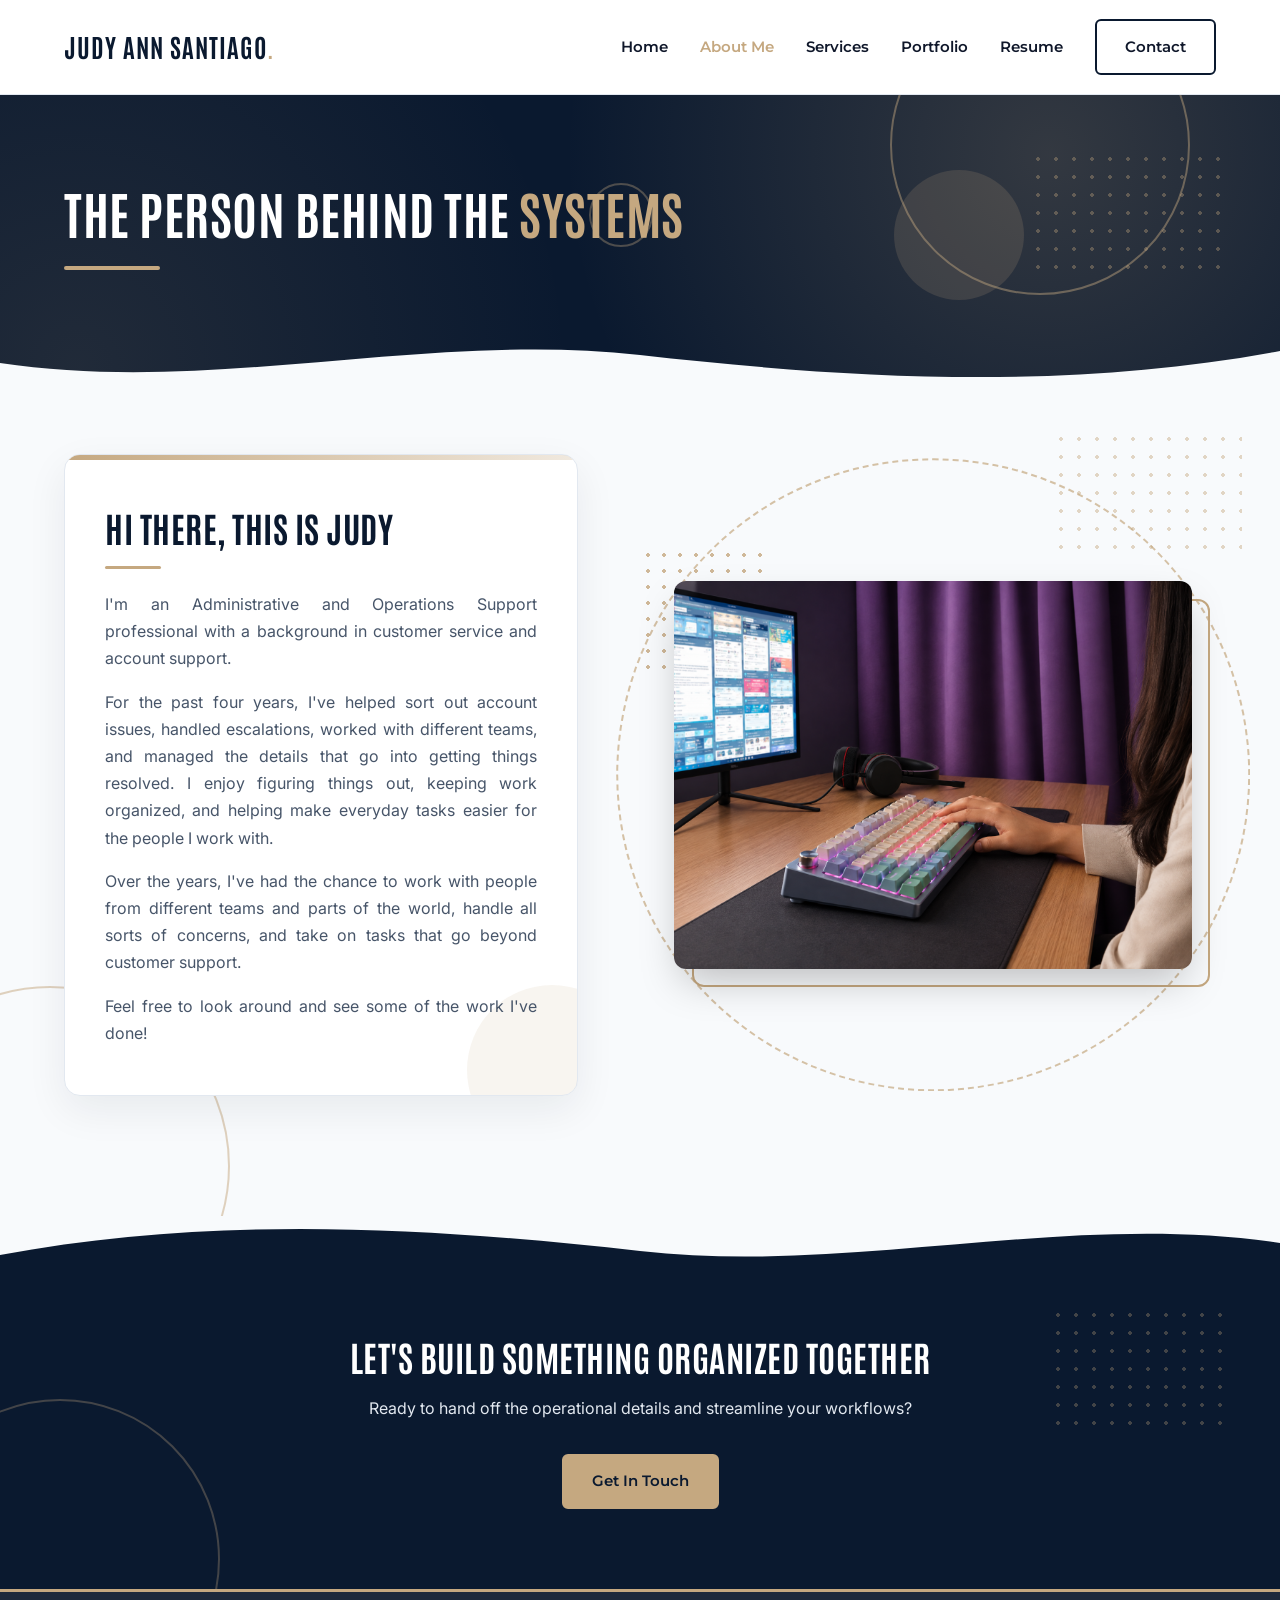
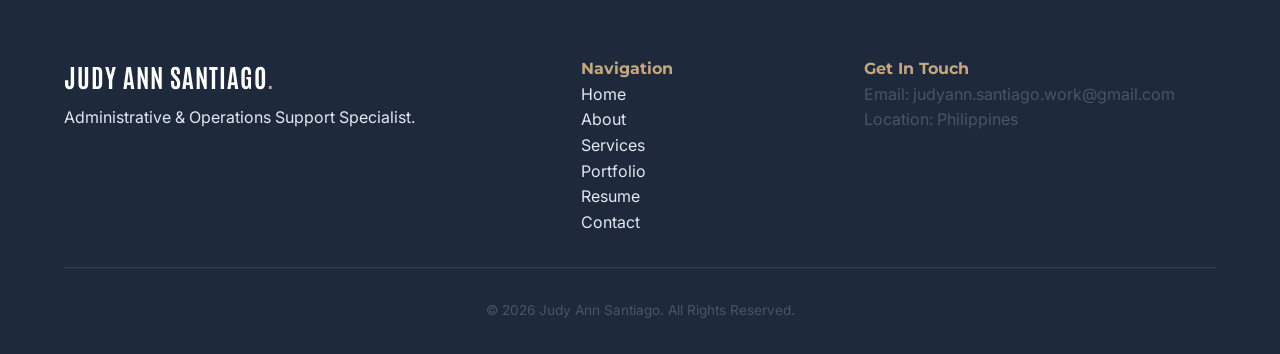
==== commit 9f3e0e4d: "Update about.html" ====
--- a/about.html
+++ b/about.html
@@ -304,10 +304,10 @@
         .cta-banner::after {
             content: "";
             position: absolute;
-            right: 6%;
-            bottom: 30px;
-            width: 200px;
-            height: 130px;
+            top: 90px;
+            right: 4%;
+            width: 180px;
+            height: 120px;
             background: radial-gradient(var(--accent-gold) 2px, transparent 2px) 0 0 / 18px 18px;
             opacity: 0.3;
             pointer-events: none;
@@ -419,10 +419,16 @@
             <div class="ab-card ab-reveal">
                 <h2>Hi there, this is Judy</h2>
                 <p>
-                    I’m a remote support and operations specialist in the Philippines. In four years I’ve worked on very different accounts: online retail, car rental brands, an education platform, and now billing escalations. Each had its own rules, its own way of talking to customers, and its own idea of a good ticket, so I’ve gotten used to <mark class="ab-mark">picking up a new setup fast</mark> and not needing someone beside me while I learn it.
+                    I'm an Administrative and Operations Support professional with a background in customer service and account support.
                 </p>
                 <p>
-                    At Tier 3, I get the cases Tier 1 couldn’t close. Most of it is <mark class="ab-mark">detective work</mark>: going through what happened on the account, finding where it went wrong, and either fixing it or explaining the next steps clearly. Then I write it up so the next person can see <mark class="ab-mark">exactly what happened and what was done</mark>. When Tier 1 queues back up, I step in and help clear the chat, email and phone queues so SLAs are met and customers get the support they need faster.
+                    For the past four years, I've helped sort out account issues, handled escalations, worked with different teams, and managed the details that go into getting things resolved. I enjoy figuring things out, keeping work organized, and helping make everyday tasks easier for the people I work with.
+                </p>
+                <p>
+                    Over the years, I've had the chance to work with people from different teams and parts of the world, handle all sorts of concerns, and take on tasks that go beyond customer support.
+                </p>
+                <p>
+                    Feel free to look around and see some of the work I've done!
                 </p>
             </div>
 
--- a/css/main.css
+++ b/css/main.css
@@ -447,6 +447,76 @@
 
 
 /* ==========================================================================
+   HOME PAGE HERO: HELPING-HAND SCENE (stick figures)
+   ========================================================================== */
+.hm-scene {
+    max-width: 760px;
+    margin: 0 auto 1rem;
+    border: 1px solid rgba(255, 255, 255, 0.14);
+    border-radius: 12px;
+    background: rgba(255, 255, 255, 0.04);
+    overflow: hidden;
+}
+.hm-scene svg { display: block; width: 100%; height: auto; }
+.hm-scene text { font-family: Inter, sans-serif; font-weight: 600; }
+.hm-scene .ln { fill: none; stroke-width: 4; stroke-linecap: round; stroke-linejoin: round; }
+.hm-scene .you { stroke: #C5A880; }
+.hm-scene .client { stroke: #F8FAFC; }
+.hm-scene .f-gold { fill: #C5A880; }
+.hm-scene .pv { transform-box: fill-box; transform-origin: 50% 0; }
+
+/* Girl runs over */
+#hmGirlMove { transform: translateX(0); transition: transform 2.6s linear; }
+#hmScene.moved #hmGirlMove { transform: translateX(480px); }
+#hmScene.go .legA, #hmScene.go .armB { animation: hm-sw 0.3s ease-in-out infinite alternate; }
+#hmScene.go .legB, #hmScene.go .armA { animation: hm-sw 0.3s ease-in-out infinite alternate-reverse; }
+#hmScene.go .bob { animation: hm-bob 0.15s ease-in-out infinite alternate; }
+@keyframes hm-sw  { from { transform: rotate(-38deg); } to { transform: rotate(38deg); } }
+@keyframes hm-bob { from { transform: translateY(0); } to { transform: translateY(-4px); } }
+.gArm { transition: transform 0.4s ease; }
+#hmScene.at .gArm { transform: rotate(-95deg); }
+#hmScene.at .gArm.armB { transform: rotate(-88deg); }
+
+/* Client under pressure */
+.clArm { transition: transform 0.6s ease; }
+.clArm.a1 { transform: rotate(100deg); }
+.clArm.a2 { transform: rotate(92deg); }
+#hmScene.take .clArm { transform: rotate(8deg); }
+.sweat { fill: #9ad1ff; animation: hm-drip 1.2s linear infinite; }
+@keyframes hm-drip { from { transform: translateY(0); opacity: 1; } to { transform: translateY(14px); opacity: 0; } }
+.fly { transform-box: fill-box; transform-origin: 50% 50%; animation: hm-fly 1.6s ease-in-out infinite alternate; transition: opacity 0.4s ease; }
+@keyframes hm-fly { from { transform: translateY(-5px) rotate(-8deg); } to { transform: translateY(6px) rotate(10deg); } }
+#hmScene.take .fly, #hmScene.take .sweat { opacity: 0; }
+
+/* The workload */
+.stackMove { transition: transform 0.9s cubic-bezier(.5, 0, .2, 1); }
+#hmScene.take .stackMove { transform: translateX(-62px); }
+.stackWob { transform-box: fill-box; transform-origin: 50% 100%; animation: hm-wob 0.5s ease-in-out infinite alternate; }
+@keyframes hm-wob { from { transform: rotate(-2.5deg); } to { transform: rotate(2.5deg); } }
+#hmScene.take .stackWob { animation: none; }
+.pp { transform-box: fill-box; transform-origin: 50% 50%; transform: translateX(var(--dx)) rotate(var(--r)); transition: transform 0.6s ease; }
+#hmScene.take .pp { transform: none; }
+
+/* Faces and speech bubbles */
+.smile, .done-tag, .bub-g { opacity: 0; transition: opacity 0.35s ease, transform 0.35s ease; }
+.sad, .bub-c { transition: opacity 0.35s ease; }
+#hmScene.take .bub-c { opacity: 0; }
+#hmScene.at .bub-g { opacity: 1; }
+#hmScene.happy .bub-g { opacity: 0; }
+#hmScene.happy .sad { opacity: 0; }
+#hmScene.happy .smile { opacity: 1; }
+.done-tag { transform: translateY(6px); }
+#hmScene.happy .done-tag { opacity: 1; transform: none; }
+
+/* Snap back instantly when replaying */
+#hmScene.reset * { transition: none !important; animation: none !important; }
+
+@media (prefers-reduced-motion: reduce) {
+    .hm-scene * { transition: none !important; animation: none !important; }
+}
+
+
+/* ==========================================================================
    RESPONSIVE MEDIA QUERIES (MOBILE & TABLET AUTO-ADJUST)
    ========================================================================== */
 @media screen and (max-width: 768px) {
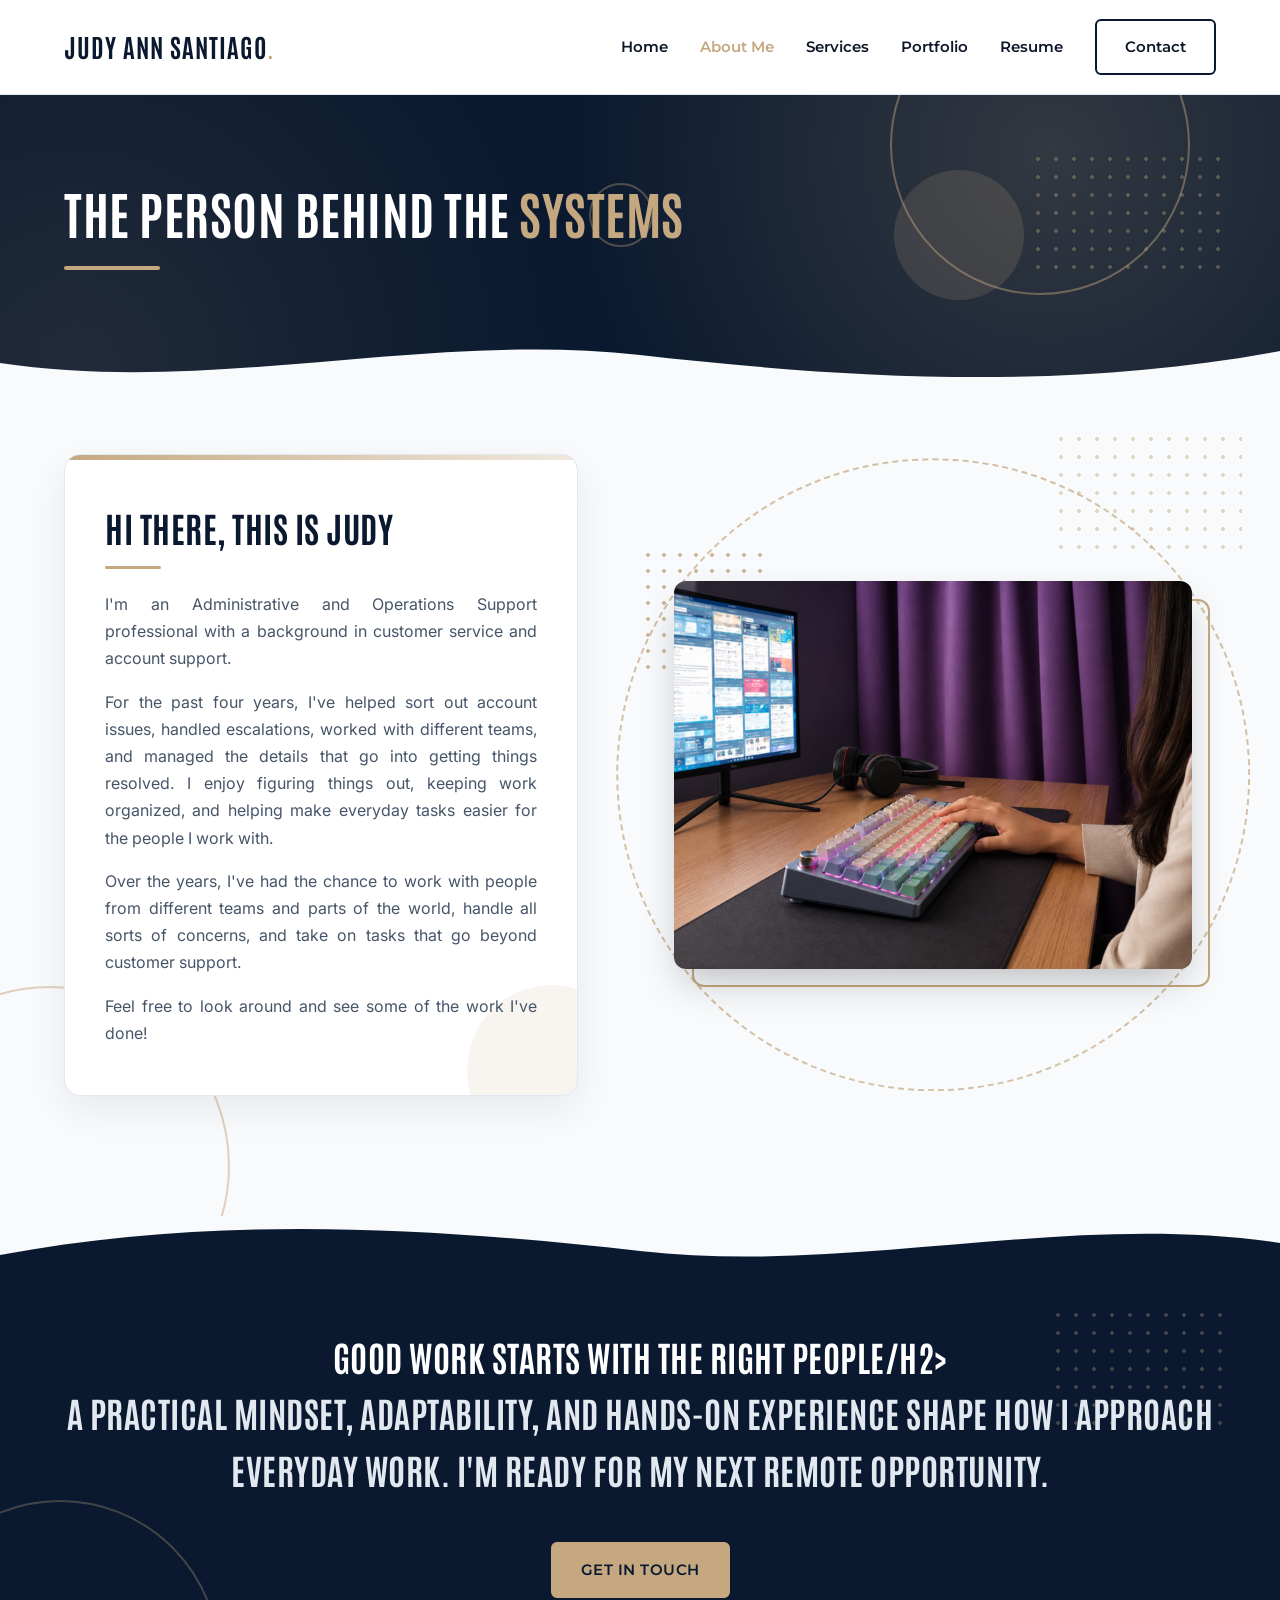
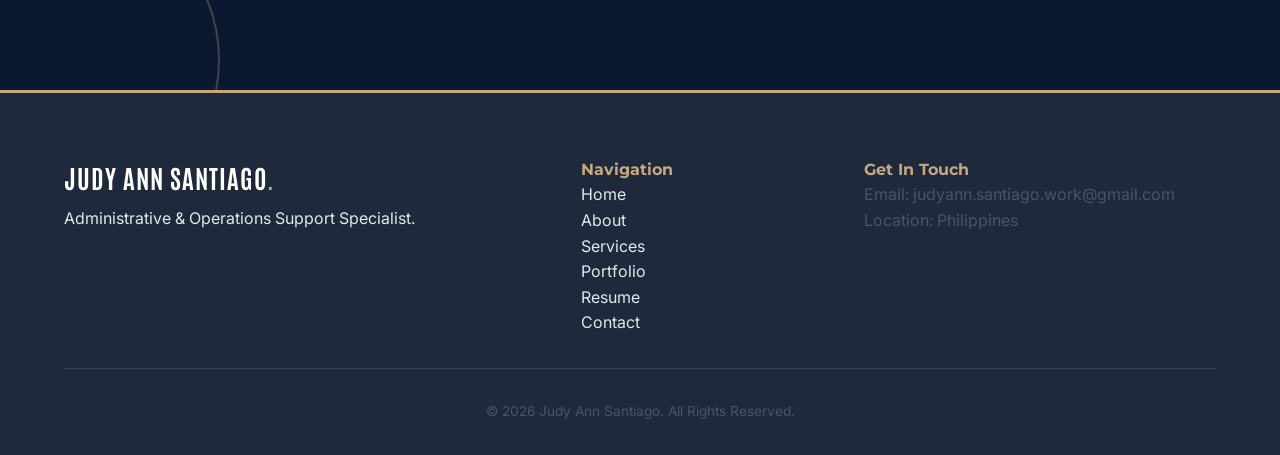
==== commit 2e482be9: "Update about.html" ====
--- a/about.html
+++ b/about.html
@@ -450,8 +450,8 @@
             </svg>
         </div>
         <div class="container text-center">
-            <h2>Let's Build Something Organized Together</h2>
-            <p>Ready to hand off the operational details and streamline your workflows?</p>
+            <h2>Good Work Starts With the Right People/h2>
+            <p>A practical mindset, adaptability, and hands-on experience shape how I approach everyday work. I'm ready for my next remote opportunity.</p>
             <a href="contact.html" class="btn btn-primary btn-large">Get In Touch</a>
         </div>
     </section>
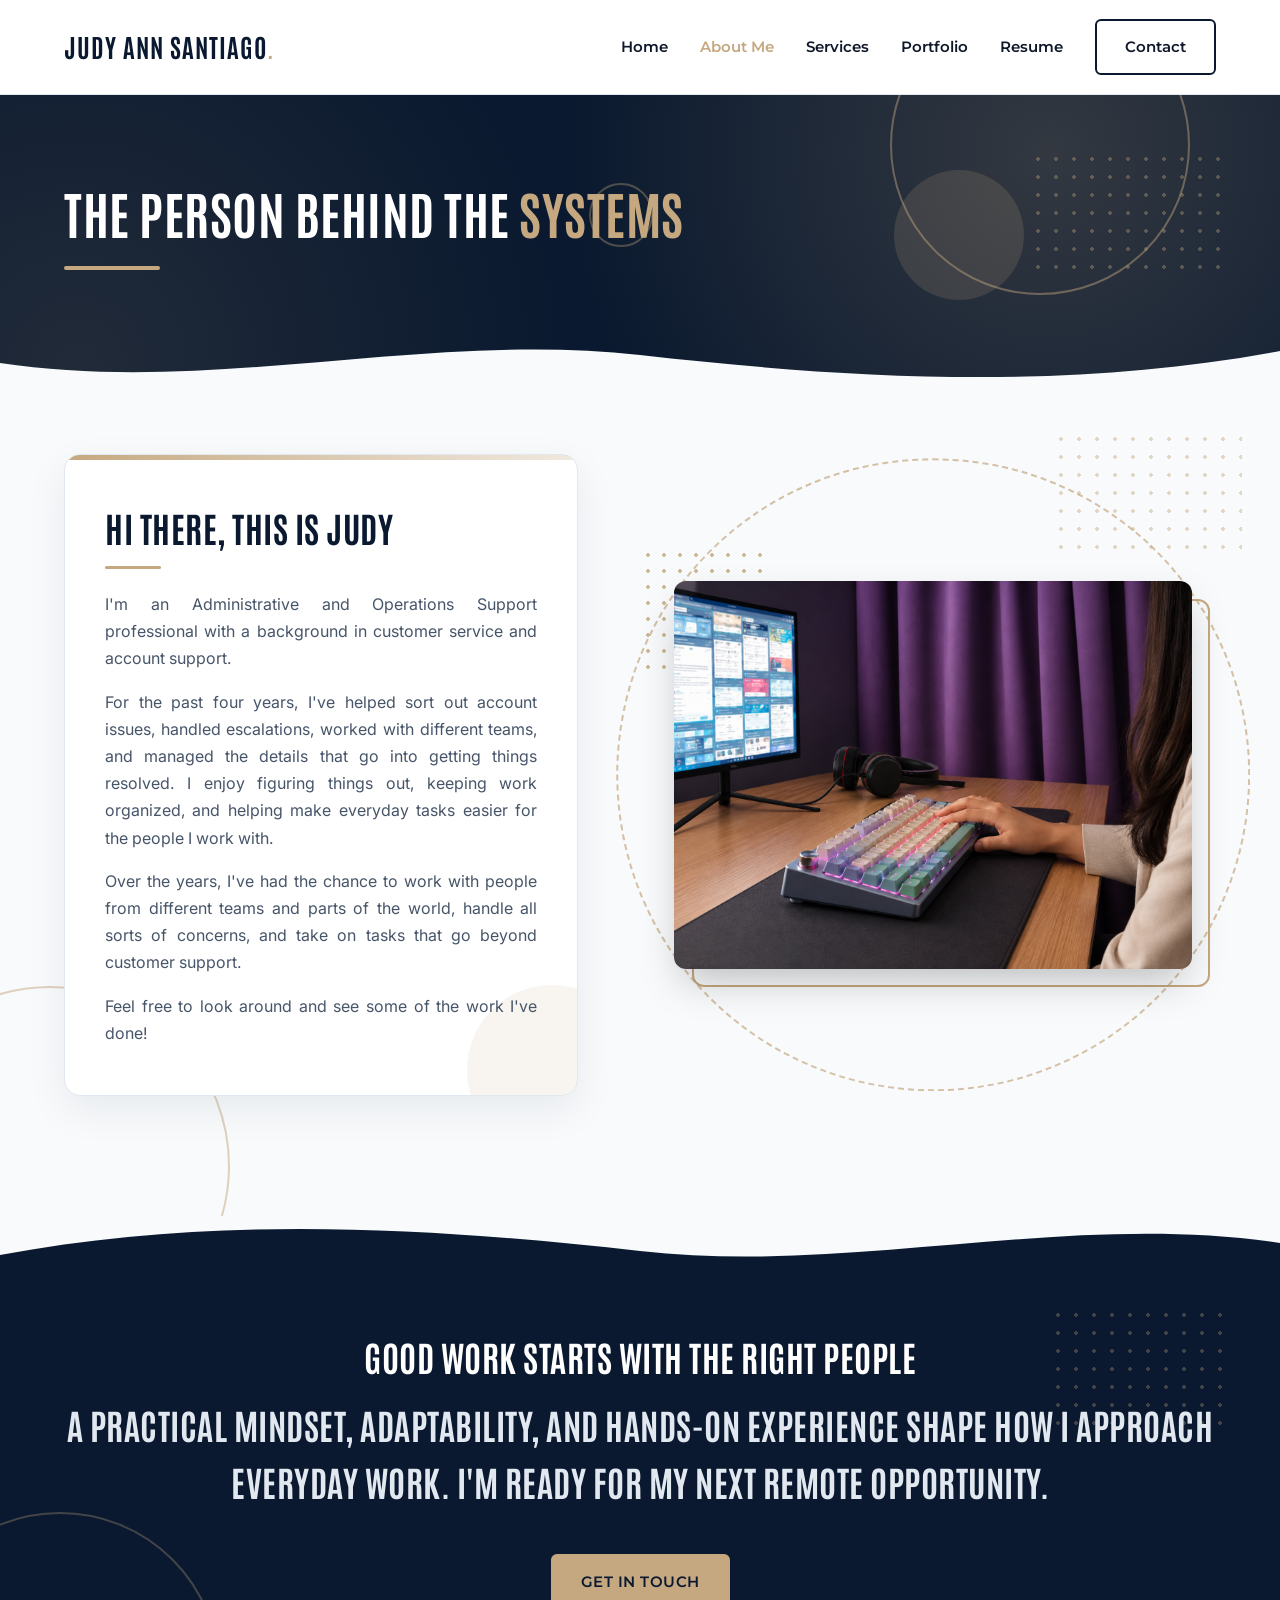
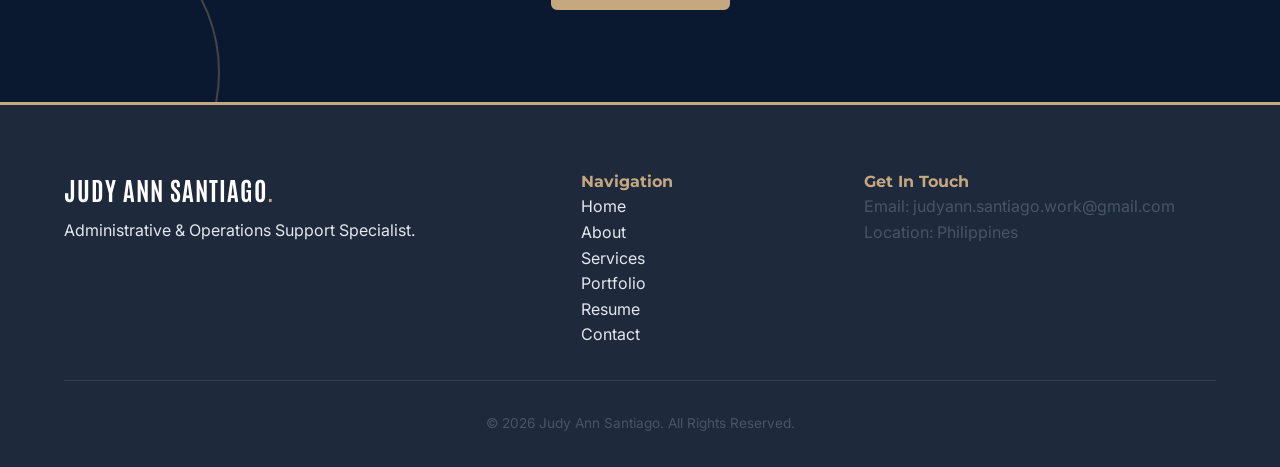
==== commit 463cd2bb: "Update about.html" ====
--- a/about.html
+++ b/about.html
@@ -450,7 +450,7 @@
             </svg>
         </div>
         <div class="container text-center">
-            <h2>Good Work Starts With the Right People/h2>
+            <h2>Good Work Starts With the Right People<h2>
             <p>A practical mindset, adaptability, and hands-on experience shape how I approach everyday work. I'm ready for my next remote opportunity.</p>
             <a href="contact.html" class="btn btn-primary btn-large">Get In Touch</a>
         </div>
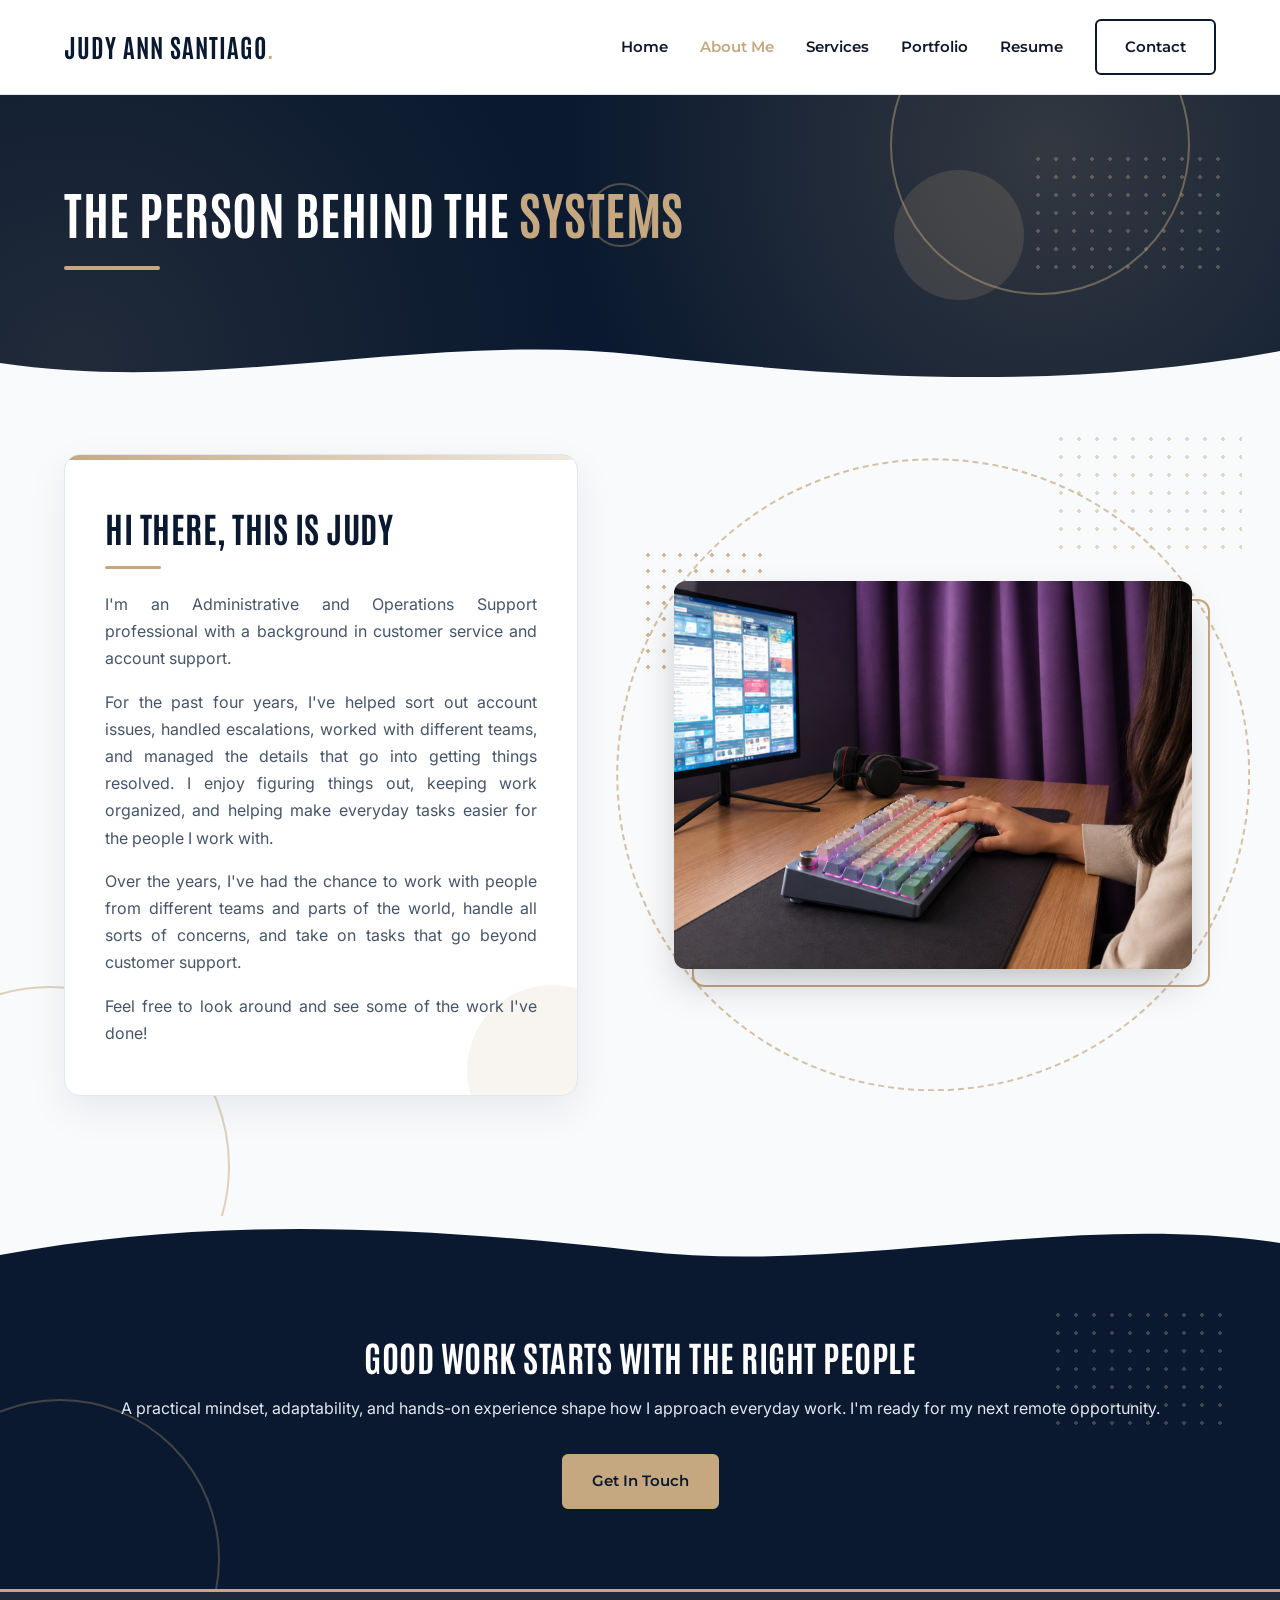
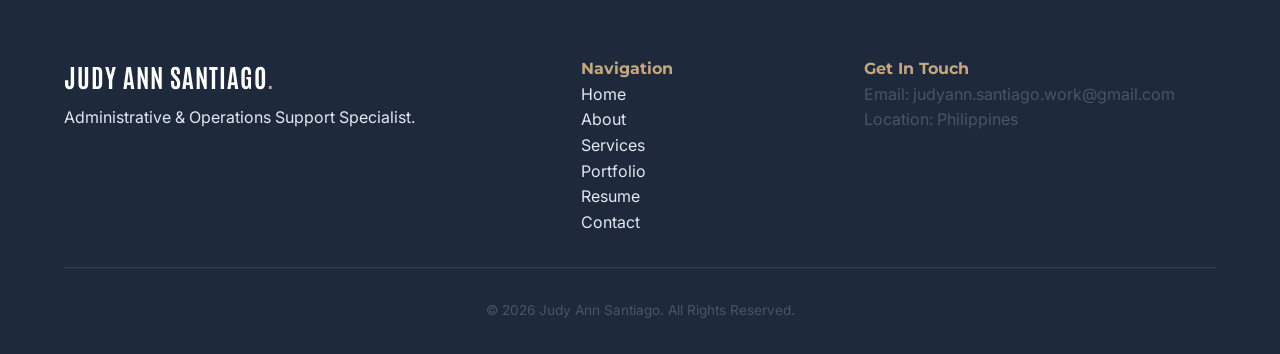
==== commit 738fea8e: "Update about.html" ====
--- a/about.html
+++ b/about.html
@@ -450,7 +450,7 @@
             </svg>
         </div>
         <div class="container text-center">
-            <h2>Good Work Starts With the Right People<h2>
+            <h2>Good Work Starts With the Right People</h2>
             <p>A practical mindset, adaptability, and hands-on experience shape how I approach everyday work. I'm ready for my next remote opportunity.</p>
             <a href="contact.html" class="btn btn-primary btn-large">Get In Touch</a>
         </div>
